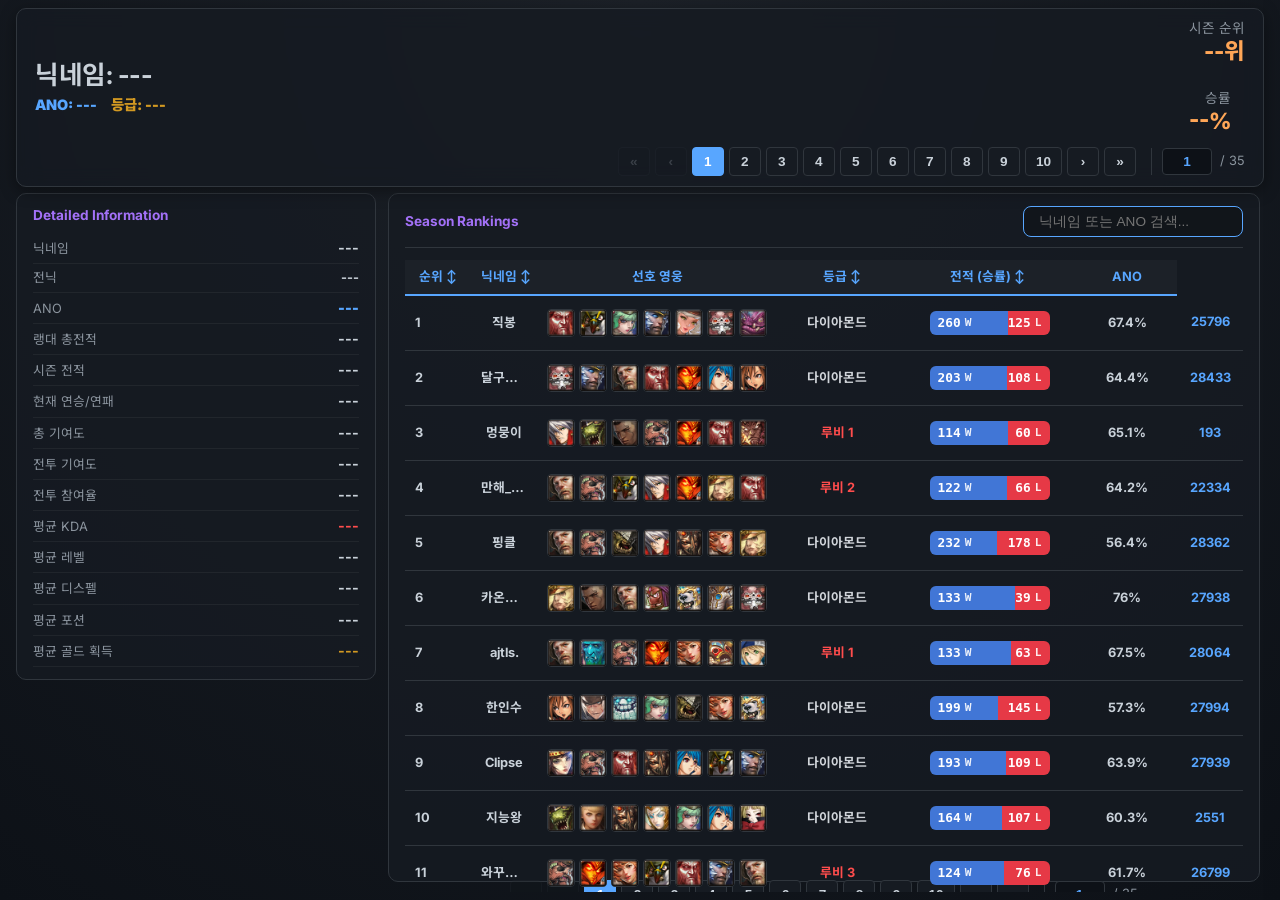
==== dashboard.html @ 9aa7bdf6 "Auto-update (Single Commit Optimization)" ====
<!DOCTYPE html>
<html lang="ko">

<head>
  <meta charset="UTF-8">
  <meta name="viewport" content="width=device-width, initial-scale=1.0">
  <title>카오스온라인 랭킹정보</title>
  <link rel="icon" href="favicon_red.ico" type="image/x-icon">
  <link rel="stylesheet" href="style.css?v=20260311_V123">
</head>

<body>
  <div class="container">
    <header>
      <div class="profile-card">
        <div class="user-info">
          <h1 id="user-nickname">닉네임: ---</h1>
          <div class="user-meta">
            <span class="ano-tag" id="user-ano">ANO: ---</span>
            <span class="grade-tag" id="user-grade">등급: ---</span>
          </div>
          <div class="hero-list" id="hero-list" style="margin-top: 15px; max-width: 600px;">
            <!-- Heroes injected by JS -->
          </div>
        </div>
        <div style="display: flex; flex-direction: column; align-items: flex-end; gap: 12px;">
          <div class="rank-badge" style="display: flex; align-items: baseline; gap: 25px;">
            <div style="text-align: right;">
              <span style="font-size: 0.85rem; color: #8b949e; display: block; margin-bottom: 2px;">시즌 순위</span>
              <span id="user-rank" style="font-size: 2.4rem; font-weight: 800; color: #ffa657;">--위</span>
            </div>
            <div style="text-align: right;">
              <span style="font-size: 0.85rem; color: #8b949e; display: block; margin-bottom: 2px;">승률</span>
              <span id="user-season-wr" style="font-size: 2.4rem; font-weight: 800; color: #ffa657;">--%</span>
            </div>
          </div>
          <!-- 상단 페이지네이션 (순위/승률 밑으로 이동) -->
          <div id="pagination-top" style="display: flex; gap: 5px; align-items: center;"></div>
        </div>
      </div>
    </header>

    <main class="dashboard-grid">
      <!-- Sidebar stats -->
      <aside class="left-panel">
        <div class="card">
          <h2 class="card-title">Detailed Information</h2>
          <div id="stats-container">
            <div class="stat-row"><span class="stat-label">닉네임</span><span class="stat-value" id="stat-nick">---</span>
            </div>
            <div class="stat-row"><span class="stat-label">전닉</span><span class="stat-value" id="stat-prev-nicks"
                style="font-size:0.8rem; color:var(--text-secondary); max-width:180px; overflow:hidden; text-overflow:ellipsis; white-space:nowrap;">---</span>
            </div>
            <div class="stat-row"><span class="stat-label">ANO</span><span class="stat-value" id="stat-ano-val"
                style="color: var(--accent-blue)">---</span></div>
            <div class="stat-row"><span class="stat-label">랭대 총전적</span><span class="stat-value"
                id="stat-total-rec">---</span></div>
            <div class="stat-row"><span class="stat-label">시즌 전적</span><span class="stat-value"
                id="stat-season-rec">---</span></div>
            <div class="stat-row"><span class="stat-label">현재 연승/연패</span><span class="stat-value"
                id="stat-consecutive">---</span></div>
            <div class="stat-row"><span class="stat-label">총 기여도</span><span class="stat-value"
                id="stat-total-cont">---</span></div>
            <div class="stat-row"><span class="stat-label">전투 기여도</span><span class="stat-value"
                id="stat-combat-cont">---</span></div>
            <div class="stat-row"><span class="stat-label">전투 참여율</span><span class="stat-value"
                id="stat-combat-rate">---</span></div>
            <div class="stat-row"><span class="stat-label">평균 KDA</span><span class="stat-value" id="stat-kda"
                style="color:#ff4d4d">---</span></div>
            <div class="stat-row"><span class="stat-label">평균 레벨</span><span class="stat-value"
                id="stat-avg-lv">---</span></div>
            <div class="stat-row"><span class="stat-label">평균 디스펠</span><span class="stat-value"
                id="stat-avg-dispell">---</span></div>
            <div class="stat-row"><span class="stat-label">평균 포션</span><span class="stat-value"
                id="stat-avg-potion">---</span></div>
            <div class="stat-row"><span class="stat-label">평균 골드 획득</span><span class="stat-value" id="stat-avg-gold"
                style="color:#D29922">---</span></div>
          </div>
        </div>
      </aside>

      <!-- Main ranking table -->
      <section class="right-panel">
        <div class="card" style="height: 100%; display: flex; flex-direction: column;">
          <div
            style="display: flex; justify-content: space-between; align-items: center; margin-bottom: 12px; border-bottom: 1px solid var(--border-color); padding-bottom: 10px;">
            <h2 class="card-title" style="margin-bottom: 0; min-width: 150px;">Season Rankings</h2>
            <div style="display: flex; align-items: center; gap: 15px; flex: 1; justify-content: flex-end;">
              <input type="text" id="search-input" placeholder="닉네임 또는 ANO 검색..." autocomplete="off"
                style="padding: 7px 15px; background: rgba(0,0,0,0.2); border: 1px solid var(--border-color); border-radius: 8px; color: white; font-size: 0.85rem; width: 220px; outline: none; border-color: var(--accent-blue);">
            </div>
          </div>
          <div class="rank-section-wrapper">
            <div id="table-container" class="table-container">
              <table class="ranking-table">
                <thead>
                  <tr>
                    <th data-sort="rank" style="cursor:pointer; user-select:none;">순위 ↕</th>
                    <th data-sort="nick" style="cursor:pointer; user-select:none;">닉네임 ↕</th>
                    <th class="hide-on-panel" style="width:240px; text-align:center;">선호 영웅</th>
                    <th class="hide-on-panel" data-sort="grade"
                      style="cursor:pointer; user-select:none; width:120px; padding-left:20px;">등급 ↕</th>
                    <th class="hide-on-panel" data-sort="wr" style="cursor:pointer; user-select:none; width:180px;">전적
                      (승률) ↕</th>
                    <th style="width:100px;">ANO</th>
                  </tr>
                </thead>
                <tbody id="ranking-body">
                  <!-- Rows injected by JS -->
                </tbody>
              </table>
            </div>

            <!-- 우측 슬라이딩 프로필 패널 -->
            <div id="sliding-profile" class="sliding-profile-panel">
              <div class="panel-content">
                <button class="close-panel-btn" onclick="closeProfilePanel()">✖ 닫기</button>

                <!-- PROFILE CARD -->
                <div class="sp-card">
                  <div class="sp-card-title">PROFILE</div>
                  <div class="sp-card-body">
                    <div style="display:flex; justify-content:space-between; align-items:flex-end; margin-bottom: 4px;">
                      <div style="display:flex; align-items:baseline; gap: 10px;">
                        <h2 id="sp-nick" style="font-size:1.6rem; font-weight:700; color:#fff; margin:0;">닉네임</h2>
                        <span id="sp-grade" style="font-weight:bold; font-size:1rem;">등급</span>
                      </div>
                      <div style="text-align: right;">
                        <span style="font-size:0.8rem; color:var(--text-dim); display:block;">시즌 순위</span>
                        <span id="sp-rank"
                          style="font-size:1.4rem; font-weight:800; color:#ffa657; line-height:1;">--위</span>
                      </div>
                    </div>
                    <div
                      style="display:flex; justify-content:space-between; align-items:center; background:var(--border-color); padding:4px 8px; border-radius:4px; margin-bottom:4px;">
                      <span id="sp-ano" style="color:var(--text-dim); font-size:0.85rem;">ANO ---</span>
                    </div>
                    <div id="sp-memo-container"
                      style="display:none; background:rgba(255,255,255,0.05); padding:6px 10px; border-radius:4px; margin-top:8px;">
                      <span id="sp-memo" style="color:#8b949e; font-size:0.9rem; font-weight:500;">---</span>
                    </div>
                  </div>
                </div>

                <!-- RECORDS CARD (flex 레이아웃 유지) -->
                <div class="sp-card">
                  <div class="sp-card-title">RECORDS</div>
                  <div class="sp-card-body" style="padding: 0; background: transparent; border: none;">
                    <div style="display:flex; gap: 8px;">
                      <!-- 전체 전적 -->
                      <div class="record-block">
                        <div class="record-title">전체 전적</div>
                        <div class="record-row">
                          <span class="record-label">전적</span>
                          <span class="record-val" id="sp-all-rec">0승 0패 0무</span>
                        </div>
                        <div class="record-swr" id="sp-all-swr">시즌 0%</div>
                        <div class="record-bar-bg">
                          <div class="record-bar-fill" id="sp-all-bar" style="width: 0%;"></div>
                        </div>
                        <div class="extra-record-rows" id="sp-all-extra">
                          <!-- JS injected -->
                        </div>
                      </div>

                      <!-- 랭킹 전적 -->
                      <div class="record-block">
                        <div class="record-title">랭킹 전적</div>
                        <div class="record-row">
                          <span class="record-label">전적</span>
                          <span class="record-val" id="sp-rk-rec">0승 0패 0무</span>
                        </div>
                        <div class="record-swr" id="sp-rk-swr">시즌 0%</div>
                        <div class="record-bar-bg">
                          <div class="record-bar-fill" id="sp-rk-bar" style="width: 0%;"></div>
                        </div>
                        <div class="extra-record-rows" id="sp-rk-extra">
                          <!-- JS injected -->
                        </div>
                      </div>
                    </div>
                  </div>
                </div>

                <!-- HEROES CARD -->
                <div class="sp-card">
                  <div class="sp-card-title" id="sp-hero-title">선호 영웅 (이번 시즌) (0개)</div>
                  <div class="sp-card-body" style="padding: 6px;">
                    <table class="sp-hero-table">
                      <thead>
                        <tr>
                          <th style="width: 30px; padding-left: 2px;">#</th>
                          <th style="text-align: left;">영웅</th>
                          <th style="width: 55px; text-align: left; cursor: pointer; white-space: nowrap;"
                            data-hero-sort="playCnt">판수 ↓</th>
                          <th style="width: 60px; text-align: left; cursor: pointer; white-space: nowrap;"
                            data-hero-sort="winningRate">승률 ↕</th>
                          <th style="width: 80px; text-align: left; cursor: pointer; white-space: nowrap;"
                            data-hero-sort="partyWinningRate">파티승률 ↕</th>
                        </tr>
                      </thead>
                      <tbody id="sp-hero-list">
                        <!-- JS injected -->
                      </tbody>
                    </table>
                  </div>
                </div>

              </div>
            </div>
          </div>
          <div id="pagination" style="display:flex; justify-content:center; gap:10px; margin-top:20px;">
            <!-- Pagination injected by JS -->
          </div>
          <div id="pagination-top" style="display:none;"></div>
        </div>
      </section>
    </main>
  </div>

  <script src="app_v38.js?v=20260310_PREMIUM_V2"></script>
</body>

</html>
---- style.css ----
@import url('https://fonts.googleapis.com/css2?family=Inter:wght@400;600;700;800;900&family=Noto+Sans+KR:wght@400;700&display=swap');

:root {
  --bg-color: #0D1117;
  --card-bg: rgba(22, 27, 34, 0.8);
  --border-color: #30363d;
  --text-main: #C9D1D9;
  --text-dim: #8B949E;
  --accent-blue: #58A6FF;
  --win-green: #238636;
  --loss-red: #da3633;
  --gold: #D29922;
  --purple: #A371F7;
  --glass: rgba(255, 255, 255, 0.03);
  --win-color: #238636;
  --loss-color: #da3633;
}

.win-text {
  color: var(--win-color) !important;
}

.loss-text {
  color: var(--loss-color) !important;
}

* {
  box-sizing: border-box;
  margin: 0;
  padding: 0;
}

html,
body {
  height: 100%;
  overflow: hidden;
  /* 바깥 스크롤 완전 제거 */
  background-color: var(--bg-color);
  color: var(--text-main);
  font-family: 'Inter', 'Noto Sans KR', sans-serif !important;
  line-height: 1.4;
  background: radial-gradient(circle at 50% 0%, #1c2128 0%, #0d1117 100%);
}

/* 전체 페이지를 뷰포트 높이에 맞게 flex column */
.container {
  max-width: 1400px;
  margin: 0 auto;
  padding: 8px 16px;
  height: 100vh;
  display: flex;
  flex-direction: column;
  gap: 6px;
}

/* 헤더 압축 */
header {
  flex-shrink: 0;
}

td {
  white-space: nowrap !important;
}

th {
  background: var(--card-bg);
  position: sticky;
  top: 0;
  z-index: 10;
  white-space: nowrap !important;
}

.profile-card {
  position: relative;
  background: var(--card-bg);
  backdrop-filter: blur(10px);
  border: 1px solid var(--border-color);
  border-radius: 10px;
  padding: 10px 18px;
  display: flex;
  justify-content: space-between;
  align-items: center;
  box-shadow: 0 4px 16px rgba(0, 0, 0, 0.4);
}

.user-info h1 {
  font-size: 1.6rem;
  font-weight: 700;
  margin-bottom: 2px;
  letter-spacing: -0.5px;
  white-space: nowrap !important;
  flex-shrink: 0;
}

.user-meta {
  display: flex;
  gap: 14px;
  font-family: 'Inter', 'Noto Sans KR', sans-serif;
  font-size: 0.9rem;
  white-space: nowrap !important;
}

.user-meta>span,
.user-meta>div {
  white-space: nowrap !important;
}

.ano-tag,
#user-ano,
#sp-ano,
#stat-ano-val {
  color: var(--accent-blue);
  font-weight: 900 !important;
}

.grade-tag,
#user-grade,
#sp-grade {
  color: var(--gold);
  font-weight: 900 !important;
}

.rank-badge {
  text-align: right;
  display: flex;
  flex-direction: column;
  align-items: flex-end;
  justify-content: center;
}

.rank-title {
  font-size: 0.75rem;
  color: var(--text-dim);
  text-transform: uppercase;
}

.rank-value {
  font-size: 2.4rem;
  font-weight: 800;
  color: #FF8C00;
  line-height: 1;
  text-shadow: 0 0 16px rgba(255, 140, 0, 0.3);
}

/* Desktop Header structure adjustment */
.user-info-top-row {
  display: flex;
  align-items: baseline;
  gap: 20px;
}

.header-stats {
  display: flex;
  gap: 15px;
  white-space: nowrap;
  align-items: baseline;
}

#user-rank,
#user-season-wr {
  font-size: 1.4rem !important;
  font-weight: 800 !important;
  color: #ffa657 !important;
  line-height: 1 !important;
}

.hero-tag {
  font-size: 0.8rem;
}



.loading-text {
  color: #8b949e;
  font-style: italic;
  animation: pulse 1.5s infinite;
}

@keyframes pulse {
  0% {
    opacity: 0.4;
  }

  50% {
    opacity: 1;
  }

  100% {
    opacity: 0.4;
  }
}


/* 페이징 공통 스타일 */
.pagination-area {
  display: flex;
  align-items: center;
  gap: 5px;
}

.pg-btn {
  background: #161B22;
  border: 1px solid #30363d;
  color: #C9D1D9;
  padding: 6px 10px;
  border-radius: 4px;
  cursor: pointer;
  font-size: 0.85rem;
  font-weight: 600;
  transition: all 0.2s;
  min-width: 32px;
  display: flex;
  align-items: center;
  justify-content: center;
}

.pg-btn:hover:not(:disabled) {
  background: #21262d;
  border-color: #8B949E;
  color: white;
}

.pg-btn.active {
  background: var(--accent-blue);
  border-color: var(--accent-blue);
  color: white;
}

.pg-btn:disabled {
  opacity: 0.2;
  cursor: not-allowed;
  pointer-events: none;
}

/* 상단 페이지네이션 고정 (V51->V52 헤더 통합) */
.hero-pagination-wrapper {
  display: flex !important;
  flex-direction: row !important;
  flex-wrap: nowrap !important;
  align-items: center !important;
  gap: 15px;
  margin-top: 5px;
  width: 100%;
}

.hero-list {
  display: inline-flex !important;
  flex-shrink: 0;
}

#pagination-top {
  display: inline-flex !important;
  align-items: center;
  gap: 10px;
  margin: 0;
  padding: 0;
  flex-shrink: 0;
}

.pg-input-wrapper {

  display: flex;
  align-items: center;
  gap: 8px;
  margin-left: 10px;
  padding-left: 10px;
  border-left: 1px solid var(--border-color);
}

.pg-input {
  width: 50px;
  padding: 5px;
  background: var(--bg-color);
  border: 1px solid var(--border-color);
  border-radius: 4px;
  color: var(--accent-blue);
  text-align: center;
  font-weight: bold;
  font-size: 0.85rem;
  outline: none;
}

.pg-input::-webkit-inner-spin-button,
.pg-input::-webkit-outer-spin-button {
  -webkit-appearance: none;
  margin: 0;
}

.total-pg-label {
  font-size: 0.8rem;
  color: var(--text-dim);
}

/* 대시보드 그리드 - 남은 높이를 모두 사용 */
.dashboard-grid {
  display: grid;
  grid-template-columns: 360px 1fr;
  width: 100%;
  gap: 12px;
  flex: 1;
  min-height: 0;
  overflow: hidden;
  align-items: stretch;
}

/* 왼쪽 패널: sticky + 내부 스크롤 */
.left-panel {
  height: 100%;
  overflow-y: auto;
  scrollbar-width: thin;
}

/* 오른쪽 패널: 내부 스크롤만 */
.right-panel {
  flex: 1;
  display: flex;
  flex-direction: column;
  overflow-y: auto;
  /* 패널 전체 스크롤 */
  padding-right: 4px;
  min-height: 0;
}

.right-panel::-webkit-scrollbar {
  width: 6px;
}

.right-panel::-webkit-scrollbar-track {
  background: var(--bg-color);
}

.right-panel::-webkit-scrollbar-thumb {
  background: var(--border-color);
  border-radius: 10px;
}

.right-panel::-webkit-scrollbar-thumb:hover {
  background: var(--text-dim);
}

/* 카드 */
.card {
  background: var(--card-bg);
  border: 1px solid var(--border-color);
  border-radius: 10px;
  padding: 12px 16px;
  flex-shrink: 0;
  margin-bottom: 10px;
}

/* 랭킹 테이블 하단 카드 - 본문 확장 */
.right-panel .card {
  flex: 1;
  display: flex;
  flex-direction: column;
  min-height: 0;
}

.card-title {
  font-size: 0.85rem;
  font-weight: 700;
  color: var(--purple);
  margin-bottom: 8px;
  display: flex;
  align-items: center;
  gap: 8px;
}

/* Stat 행 - 간격 확 줄임 */
.stat-row {
  display: flex;
  justify-content: space-between;
  align-items: baseline;
  padding: 5px 0;
  border-bottom: 1px solid rgba(255, 255, 255, 0.05);
}

.stat-label {
  color: var(--text-dim);
  font-size: 0.8rem;
  white-space: nowrap !important;
}

.stat-value {
  font-weight: 700;
  font-size: 0.9rem;
  font-family: 'Inter', 'Noto Sans KR', sans-serif;
  text-align: right;
  white-space: nowrap !important;
}

/* 랭킹 테이블 */
.ranking-table {
  width: 100%;
  border-collapse: collapse;
  table-layout: fixed; /* 컬럼 너비 강제 고정 */
}

.ranking-table thead th {
  text-align: center;
  padding: 8px 10px;
  color: var(--accent-blue);
  font-size: 0.8rem;
  position: sticky !important;
  top: 0 !important;
  background: #1c2128 !important;
  /* 다크 배경색으로 고정 */
  z-index: 100 !important;
  border-bottom: 2px solid var(--accent-blue) !important;
  white-space: nowrap !important;
  vertical-align: middle;
}

.table-container {
  overflow-x: auto !important;
  width: 100%;
}

.ranking-table td {
  padding: 12px 10px;
  border-bottom: 1px solid var(--border-color);
  font-size: 0.8rem !important;
  font-weight: 700 !important;
  /* Bold for all table data */
  white-space: nowrap !important;
}

.ranking-table tr:hover {
  background: rgba(255, 255, 255, 0.03);
  cursor: pointer;
}

.win-rate-pill {
  padding: 2px 8px;
  border-radius: 16px;
  font-weight: 700;
  font-size: 0.78rem;
}

/* 전적 셀 정렬: 승패 바형 디자인 */
.record-cell {
  display: flex;
  justify-content: flex-start;
  align-items: center;
  width: 100%;
  gap: 12px;
  padding-left: 5px;
}

.wl-bar-container {
  display: flex;
  width: 150px;
  height: 24px;
  background: #333;
  border-radius: 6px;
  overflow: hidden;
  font-family: 'Roboto Mono', monospace;
  font-size: 0.8rem;
  font-weight: 700;
  line-height: 24px;
  position: relative;
  box-shadow: inset 0 0 5px rgba(0, 0, 0, 0.5);
  flex-shrink: 0;
  /* 축소 방지 */
}

.wl-bar-win {
  background: #4176d6;
  /* 파란색 W */
  color: #fff;
  text-align: left;
  padding-left: 8px;
  white-space: nowrap;
  transition: width 0.3s ease;
  display: flex;
  align-items: center;
}

.wl-bar-loss {
  background: #e63946;
  /* 빨간색 L */
  color: #fff;
  text-align: right;
  padding-right: 8px;
  white-space: nowrap;
  transition: width 0.3s ease;
  display: flex;
  align-items: center;
  justify-content: flex-end;
  flex: 1;
}

.wl-label {
  margin-left: 4px;
  font-size: 0.7rem;
  opacity: 0.9;
}

.rc-pct-bar {
  font-family: 'Roboto Mono', monospace;
  font-size: 0.85rem;
  font-weight: 700;
  color: #C9D1D9;
  min-width: 55px;
  text-align: right;
}



/* 애니메이션 */
@keyframes fadeInDown {
  from {
    opacity: 0;
    transform: translateY(-10px);
  }

  to {
    opacity: 1;
    transform: translateY(0);
  }
}

/* 전역 스크롤바 */
::-webkit-scrollbar {
  width: 6px;
}

::-webkit-scrollbar-track {
  background: var(--bg-color);
}

::-webkit-scrollbar-thumb {
  background: var(--border-color);
  border-radius: 10px;
}

::-webkit-scrollbar-thumb:hover {
  background: var(--text-dim);
}

/* 랭킹 테이블용 선호 영웅 아이콘 */
.hero-icons-container {
  display: flex;
  gap: 4px;
  justify-content: center;
  align-items: center;
  min-height: 30px;
}

.hero-mini-icon {
  width: 28px;
  height: 28px;
  border-radius: 4px;
  border: 1px solid var(--border-color);
  background: #000;
  object-fit: cover;
  transition: transform 0.1s;
}

.hero-mini-icon:hover {
  transform: scale(1.2);
  z-index: 10;
  border-color: var(--accent-blue);
}

/* --- 슬라이딩 프로필 패널 --- */
.rank-section-wrapper {
  display: flex;
  width: 100%;
  flex: 1;
  min-height: 0;
  height: 100%;
  overflow: visible !important;
  /* sticky 헤더를 위해 필수 */
  position: relative;
  min-height: 600px; /* Detailed Information panel height approx */
}

.table-container {
  flex: 1;
  transition: all 0.3s ease;
  overflow: visible !important;
  /* sticky 기능을 위해 가시성 설정 */
  min-width: 0;
}

/* Panel Open State Layout Adjustments */
.dashboard-grid.panel-open {
  grid-template-columns: 360px 1fr;
  gap: 12px;
  align-items: stretch;
}

.dashboard-grid.panel-open .left-panel {
  display: block !important;
  /* Sidebar persists */
}

.table-container.panel-open .hide-on-panel {
  /* display: none !important; */
  /* Do not hide, just allow shrinking */
  opacity: 0.5;
}

.table-container.panel-open {
  flex: 1;
  min-width: 250px;
  /* Allow ranking table to shrink while open */
  padding-right: 0;
  min-height: 600px; /* Ensure height balance with left panel */
}


.table-container {
  flex: 1;
  overflow: visible;
  /* 내부 스크롤 제거 */
  min-height: 600px;
}

.sliding-profile-panel {
  position: fixed;
  top: 0;
  right: -560px;
  width: 535px;
  height: 100vh;
  overflow-y: auto;
  overflow-x: hidden;
  transition: right 0.35s cubic-bezier(0.16, 1, 0.3, 1);
  background: #1c2128;
  border-left: 1px solid var(--border-color);
  display: flex;
  flex-direction: column;
  scrollbar-width: thin;
  z-index: 500;
  box-shadow: -6px 0 24px rgba(0, 0, 0, 0.5);
}

.sliding-profile-panel.open {
  right: 0;
}

/* Statistics Grid inside Panel */
.sp-stats-grid {
  display: grid;
  grid-template-columns: auto 1fr; /* 좌측 콘텐츠 너비에 자동 맞춤 */
  grid-auto-flow: column; /* 세로로 먼저 채움 */
  grid-template-rows: repeat(6, auto); /* 6행 고정 (좌 6개, 우 6개) */
  gap: 6px; /* 모바일 대응: 간격 축소 */
  background: rgba(0, 0, 0, 0.2);
  padding: 8px; /* 모바일 대응: 패딩 축소 */
  border-radius: 8px;
  margin-bottom: 5px;
}

.sp-stat-item {
  display: flex;
  flex-direction: column;
  gap: 2px;
}

.sp-stat-label {
  font-size: 0.75rem;
  color: var(--text-dim);
}

.sp-stat-val {
  font-size: 0.9rem; /* 모바일 대응: 소폭 축소 */
  font-weight: 500;
  color: #fff;
}

.sp-win-rate {
  display: block;
  font-size: 0.8rem; /* 다른 폰트와 밸런스 조정 */
  color: #fff; /* 사용자 요청: 다시 선명한 흰색으로 */
  margin-top: 2px;
}

.sp-stats-card {
  display: none !important;
  /* Hide on desktop by default as per request */
}




.panel-content {
  padding: 12px;
  width: 100%;
  display: flex;
  flex-direction: column;
  gap: 0px;
  /* 섹션 간 공백 제거 */
}

.close-panel-btn {
  background: none;
  color: var(--text-dim);
  border: none;
  padding: 0;
  cursor: pointer;
  font-size: 0.85rem;
  font-weight: bold;
  transition: color 0.2s;
  display: flex;
  align-items: center;
  gap: 4px;
}

.close-panel-btn:hover {
  color: #F85149;
}

/* Hide mobile-only close button on desktop */
.mobile-close-btn {
  display: none;
}

/* Python V82 UI Style Cards */
.sp-card {
  display: flex;
  flex-direction: column;
  margin-bottom: 0px;
  /* 공백 완전 제거 */
}

.sp-card-title {
  background: #1c2128;
  border: 1px solid var(--border-color);
  border-bottom: none;
  font-family: 'Pretendard', 'Inter', sans-serif;
  font-size: 0.85rem;
  font-weight: 700;
  color: var(--accent-blue);
  padding: 6px 12px;
  border-top-left-radius: 6px;
  border-top-right-radius: 6px;
  display: flex;
  justify-content: space-between;
  align-items: center;
}

.record-container {
  display: flex;
  gap: 8px;
}

.sp-card-body {
  background: var(--card-bg);
  border: 1px solid var(--border-color);
  padding: 12px;
  border-bottom-left-radius: 6px;
  border-bottom-right-radius: 6px;
}

/* Records Block */
.record-block {
  flex: 1;
  background: #1c2128;
  border-radius: 6px;
  padding: 10px;
  box-sizing: border-box;
  min-width: 0;
  /* Important for flex shrink */
}

.record-title {
  font-size: 0.8rem;
  font-weight: 700;
  color: var(--accent-blue);
  margin-bottom: 6px;
}

.record-row {
  display: flex;
  justify-content: space-between;
  margin-bottom: 6px;
}

.record-label {
  font-size: 0.8rem;
  color: var(--text-dim);
  white-space: nowrap !important;
}

.record-val {
  font-size: 0.9rem;
  font-weight: 700;
  color: #fff;
  white-space: nowrap !important;
}

.record-swr {
  font-size: 1.1rem;
  font-weight: 700;
  margin-bottom: 6px;
  font-family: 'Roboto Mono', monospace;
}

.record-bar-bg {
  height: 6px;
  background: var(--border-color);
  border-radius: 3px;
  width: 200px;
  max-width: 100%;
  margin-bottom: 12px;
  overflow: hidden;
}

.record-bar-fill {
  height: 100%;
  border-radius: 3px;
  background: #238636;
}

.extra-row {
  display: flex;
  justify-content: space-between;
  padding: 2px 0;
}

.extra-label {
  font-size: 0.8rem;
  color: var(--text-dim);
  white-space: nowrap !important;
}

.extra-val {
  font-size: 0.85rem;
  font-weight: 700;
  white-space: nowrap !important;
}

/* Heroes Table inside Panel */
.sp-hero-table {
  width: 100%;
  border-collapse: collapse;
}

.sp-hero-table th {
  font-size: 0.8rem;
  color: var(--text-dim);
  padding: 6px 4px;
  border-bottom: 1px solid rgba(255, 255, 255, 0.05);
}

.sp-hero-table td {
  font-size: 0.85rem;
  padding: 6px 4px;
  border-bottom: 1px solid rgba(255, 255, 255, 0.05);
  color: #e0e0e0;
}

/* Desktop Columns 4,5 (Win Rate, Party Win Rate) (V116) */
.sp-hero-table th:nth-child(4),
.sp-hero-table td:nth-child(4),
.sp-hero-table th:nth-child(5),
.sp-hero-table td:nth-child(5) {
  text-align: center !important;
  padding-right: 0 !important;
  padding-left: 0 !important;
  width: 65px !important;
}

/* Desktop Column 3 (Play Count) shifted left for visual balance (V123) */
.sp-hero-table th:nth-child(3),
.sp-hero-table td:nth-child(3),
.sp-hero-table th[data-hero-sort="playCnt"] {
  text-align: center !important;
  padding-right: 8px !important;
  /* 사용자 피드백: 8px로 미세 조정 */
  padding-left: 0 !important;
  width: 73px !important;
  /* 65px + 8px */
}

.sp-hero-col-rank {
  color: var(--gold);
  font-family: 'Roboto Mono', monospace;
  font-weight: bold;
}

.sp-hero-col-play {
  color: #a0a0c0;
}

.sp-percent-val {
  font-family: 'Roboto Mono', monospace;
  font-weight: 700;
}

/* 검색창 실시간 삭제 버튼 포함 컨테이너 */
.search-container-v2 {
  position: relative;
  width: 100%;
  margin-bottom: 12px;
}

.search-input-v2 {
  width: 100%;
  padding: 10px 35px 10px 15px;
  background: var(--card-bg);
  border: 1px solid var(--accent-blue);
  border-radius: 8px;
  color: white;
  font-size: 0.9rem;
  outline: none;
  box-sizing: border-box;
  transition: all 0.2s;
}

.search-input-v2:focus {
  border-color: var(--purple);
  background: rgba(0, 0, 0, 0.3);
  box-shadow: 0 0 8px rgba(163, 113, 247, 0.3);
}

.search-clear-btn {
  position: absolute;
  right: 12px;
  top: 50%;
  transform: translateY(-50%);
  cursor: pointer;
  color: #8b949e;
  font-size: 1.2rem;
  font-weight: bold;
  user-select: none;
  display: none;
  /* 기본 숨김 */
  line-height: 1;
}

.search-clear-btn:hover {
  color: #f85149;
}

/* =========================================
   Mobile Responsive Adjustments
========================================= */
@media (max-width: 900px) {

  html,
  body {
    overflow-y: auto;
    /* Allow vertical scrolling on mobile */
  }

  .container {
    height: auto;
    min-height: 100vh;
  }

  /* Stack grid vertically */
  .dashboard-grid {
    grid-template-columns: 1fr;
    height: auto;
  }

  /* Left panel full width */
  .left-panel {
    width: 100%;
    min-height: auto;
    position: static;
  }

  /* Hide original detailed info card once statistics are moved to the panel */
  .left-panel .card {
    display: none !important;
  }

  /* Remove gap between search and top pagination */
  .search-container-v2 {
    margin-bottom: 0 !important;
  }

  #pagination,
  #pagination-top {
    justify-content: center !important;
    padding-top: 5px !important;
    padding-bottom: 5px !important;
    margin-top: 0 !important;
    width: 100% !important;
    gap: 5px !important;
  }

  .pg-input-wrapper {
    display: none !important;
  }



  /* Right panel ranking table */
  .right-panel {
    width: 100%;
  }

  .rank-scroll-area {
    min-height: 500px;
    display: flex;
    flex-direction: column;
    /* Give it some height for mobile */
  }

  /* Global Scale Adjustment for Mobile as requested (0.8x feel) */
  :root {
    --mobile-font-scale: 0.85;
  }

  body {
    font-size: calc(1rem * var(--mobile-font-scale)) !important;
  }

  .container {
    padding: 10px !important;
  }

  /* Header user info optimization */
  .profile-card {
    flex-direction: column !important;
    /* Stack rows vertically */
    align-items: stretch !important;
    padding: 12px !important;
    gap: 8px !important;
  }

  /* Row 1: Nickname and Rank/WR */
  .profile-card>.user-info {
    display: flex !important;
    flex-direction: column !important;
    width: 100% !important;
  }

  /* We need a better way to align Nickname and Stats in one row. 
     Let's adjust the structure conceptually or use Flexbox magic. */
  .user-info-top-row {
    display: flex;
    justify-content: space-between;
    align-items: baseline;
    width: 100%;
    margin-bottom: 5px;
  }

  .profile-card h1 {
    font-size: 1.2rem !important;
    margin: 0 !important;
    flex: 1;
    min-width: 0;
    white-space: nowrap !important;
    overflow: hidden;
    text-overflow: ellipsis;
  }

  .header-stats {
    position: static !important;
    display: flex !important;
    flex-direction: row !important;
    align-items: baseline !important;
    gap: 8px !important;
    margin-left: 10px !important;
    flex-shrink: 0 !important;
  }

  #user-rank,
  #user-season-wr {
    font-size: 1.4rem !important;
    font-weight: 800 !important;
    color: #ffa657 !important;
    line-height: 1 !important;
  }

  /* Row 2: ANO and Grade */
  .user-meta {
    font-size: 0.8rem !important;
    gap: 10px !important;
    margin-bottom: 5px !important;
    justify-content: center !important;
  }

  .hero-pagination-wrapper {
    display: flex !important;
    flex-wrap: wrap !important;
    align-items: center !important;
    justify-content: center !important;
    gap: 15px !important;
    margin-top: 5px !important;
  }

  .hero-list {
    margin-top: 0 !important;
    justify-content: center !important;
  }

  .hero-mini-icon {
    width: 30px !important;
    /* Scaled down from 34px */
    height: 30px !important;
  }

  /* Profile Panel (Sliding Panel) - FULL BOTTOM MODAL SHEET for Mobile */
  .sliding-profile-panel {
    position: fixed !important;
    top: auto !important;
    bottom: 0 !important;
    left: 0 !important;
    right: 0 !important;
    width: 100vw !important;
    max-width: 100vw !important;
    height: 85vh !important;
    border-radius: 20px 20px 0 0 !important;
    transform: translateY(100%) !important;
    box-shadow: 0 -10px 30px rgba(0, 0, 0, 0.6) !important;
    z-index: 1000 !important;
    overflow-y: auto !important;
    overflow-x: hidden !important;
    background: var(--bg-color) !important;
    transition: transform 0.4s cubic-bezier(0.25, 1, 0.5, 1) !important;
    padding: 10px 14px 0px 14px !important;
    /* Bottom padding set to 0 to align close button perfectly - V104 */
    box-sizing: border-box !important;
    display: flex !important;
    flex-direction: column !important;
    font-size: 0.82rem !important;
    /* Reset desktop right-slide */
    right: 0 !important;
    border-left: none !important;
  }

  .sliding-profile-panel.open {
    transform: translateY(0) !important;
    right: 0 !important;
  }

  /* Mobile Bottom Close Button (V103) */
  .mobile-close-btn {
    display: block !important;
    width: 100% !important;
    padding: 10px !important;
    /* Reduced vertical padding (approx 3/4) - V104 */
    margin-top: 0px !important;
    /* Removed top margin to close the gap - V106 */
    width: calc(100% + 28px) !important;
    /* Offset panel padding (14px * 2) */
    margin-left: -14px !important;
    background: rgba(255, 255, 255, 0.1) !important;
    border: none !important;
    border-top: 1px solid rgba(255, 255, 255, 0.2) !important;
    border-radius: 0 !important;
    /* Squared corners for bottom edge look */
    color: #fff !important;
    font-size: 1rem !important;
    font-weight: bold !important;
    cursor: pointer !important;
    text-align: center !important;
    transition: background 0.2s !important;
  }

  .mobile-close-btn:active {
    background: rgba(255, 255, 255, 0.2) !important;
  }

  .sliding-profile {
    /* Reset any old style — now uses .sliding-profile-panel */
    all: unset;
  }

  .sliding-profile-panel .sp-card {
    margin-bottom: 12px !important;
  }

  /* 마지막 카드의 마진을 제거하여 닫기 버튼과 완벽히 밀착 (V106) */
  .sliding-profile-panel .sp-card:last-of-type {
    margin-bottom: 0 !important;
  }


  /* Mobile optimized grid */
  .sliding-profile-panel .sp-stats-grid {
    grid-template-columns: repeat(2, 1fr) !important;
    gap: 8px !important;
    padding: 10px !important;
  }

  .sp-stats-card {
    display: flex !important;
    /* Show only on mobile panel */
    flex-direction: column !important;
  }

  .sp-stat-val {
    font-size: 0.85rem !important;
  }


  .sliding-profile-panel .sp-card-body {
    padding: 8px !important;
  }

  /* Stack Record Blocks Vertically */
  .record-container {
    flex-direction: column !important;
    gap: 8px !important;
  }

  .record-block {
    padding: 8px !important;
    min-width: 0 !important;
  }

  .record-swr {
    font-size: 0.95rem !important;
    margin-bottom: 4px !important;
  }

  .stat-row,
  .extra-row,
  .record-row {
    padding: 3px 0 !important;
  }

  .stat-label,
  .record-label,
  .extra-label {
    font-size: 0.7rem !important;
    white-space: nowrap !important;
  }

  .sliding-profile-panel .sp-stats-grid {
    grid-template-columns: repeat(2, 1fr) !important;
    gap: 8px !important;
    padding: 8px !important;
  }

  .sp-stat-val {
    font-size: 0.85rem !important;
  }

  .record-val,
  .extra-val {
    font-size: 0.8rem !important;
  }

  /* Table Rank column specific gold bold */
  .sp-hero-col-rank {
    color: var(--gold) !important;
    font-weight: bold !important;
  }



  .table-container {
    overflow-x: auto !important;
  }

  /* Table within Profile Panel */
  .sp-hero-table-container {
    overflow-x: auto !important;
  }

  /* Mobile Profile Panel Table Alignment V42 */
  .sp-hero-table th,
  .sp-hero-table td {
    text-align: center !important;
    font-size: 0.75rem !important;
    padding: 6px 2px !important;
    white-space: nowrap !important;
    line-height: 1.2;
  }

  /* Name column remains left-aligned */
  .sp-hero-table th:nth-child(2),
  .sp-hero-table td:nth-child(2) {
    text-align: left !important;
    padding-left: 4px !important;
  }

  /* Column 3 (Play Count) - Unified and Center Aligned (V115) */
  .sp-hero-table th:nth-child(3),
  .sp-hero-table td:nth-child(3),
  .sp-hero-table th[data-hero-sort="playCnt"] {
    width: 70px !important;
    /* 승률 컬럼과 비슷한 너비 할당 */
    padding: 6px 0 !important;
    /* 여백을 0으로 만들어 중앙 정렬이 완벽하게 되도록 유도 */
    text-align: center !important;
    /* 사용자 요청: 중앙 정렬 */
  }

  /* Column 4 (Win Rate) - Uniform width for symmetry */
  .sp-hero-table th:nth-child(4),
  .sp-hero-table td:nth-child(4) {
    width: 65px !important;
    padding: 6px 0 !important;
    text-align: center !important;
  }

  /* Column 5 (Party Win Rate) - Uniform width for symmetry */
  .sp-hero-table th:nth-child(5),
  .sp-hero-table td:nth-child(5) {
    width: 65px !important;
    padding: 6px 0 !important;
    text-align: center !important;
  }

  #sp-hero-list td {
    padding: 5px 2px !important;
    font-size: 0.75rem !important;
  }

  /* Ranking Table - Ultra Compact on Mobile (sticking columns) */
  .ranking-table thead th {
    padding: 6px 1px !important;
    font-size: 0.72rem !important;
    /* Increased from 0.65rem (1.1x) - V101 */
    white-space: nowrap !important;
  }

  .ranking-table td {
    padding: 8px 1px !important;
    font-size: 0.72rem !important;
    /* Increased from 0.65rem (1.1x) - V101 */
  }

  /* Column 1 (Rank) */
  .ranking-table td:nth-child(1),
  .ranking-table th:nth-child(1) {
    padding-right: 0px !important;
    width: 35px !important;
    /* Fixed width */
  }

  /* Column 2 (Nickname) */
  .ranking-table td:nth-child(2),
  .ranking-table th:nth-child(2) {
    padding-left: 2px !important;
    padding-right: 0px !important; /* 우측 여백 제거 */
    width: 60px !important; /* 더 축소 */
    max-width: 60px !important;
    text-align: left !important;
  }

  /* Column 4 (Grade) - Note: 3 is hidden */
  .ranking-table td:nth-child(4),
  .ranking-table th:nth-child(4) {
    padding-left: 0px !important; /* 좌측 여백 제거 (닉네임과 붙이기) */
    padding-right: 2px !important;
    width: 45px !important; /* 텍스트 뭉침을 고려한 너비 */
  }

  /* Column 5 (Win/Loss) */
  .ranking-table td:nth-child(5),
  .ranking-table th:nth-child(5) {
    padding-left: 0px !important;
    padding-right: 2px !important;
    width: 80px !important; /* 바 너비 축소에 맞춰 열 너비 조정 */
  }

  .wl-bar-container {
    width: 65px !important; /* 바 너비 극단적 축소 (75px -> 65px) */
    height: 18px !important;
    line-height: 18px !important;
    font-size: 0.72rem !important;
  }

  .wl-bar-win,
  .wl-bar-loss {
    padding: 0 2px !important;
  }

  /* Column 6 (WinRate %) */
  .ranking-table td:nth-child(6),
  .ranking-table th:nth-child(6) {
    width: 45px !important;
  }

  /* Table container horizontal scrolling - prevent it if possible */
  .table-container {
    overflow-x: hidden !important;
    /* Try to hide scroll */
    -webkit-overflow-scrolling: touch !important;
  }

  /* Hide specific columns on mobile for better fit - HIGH PRIORITY */
  .hide-on-mobile {
    display: none !important;
  }
}
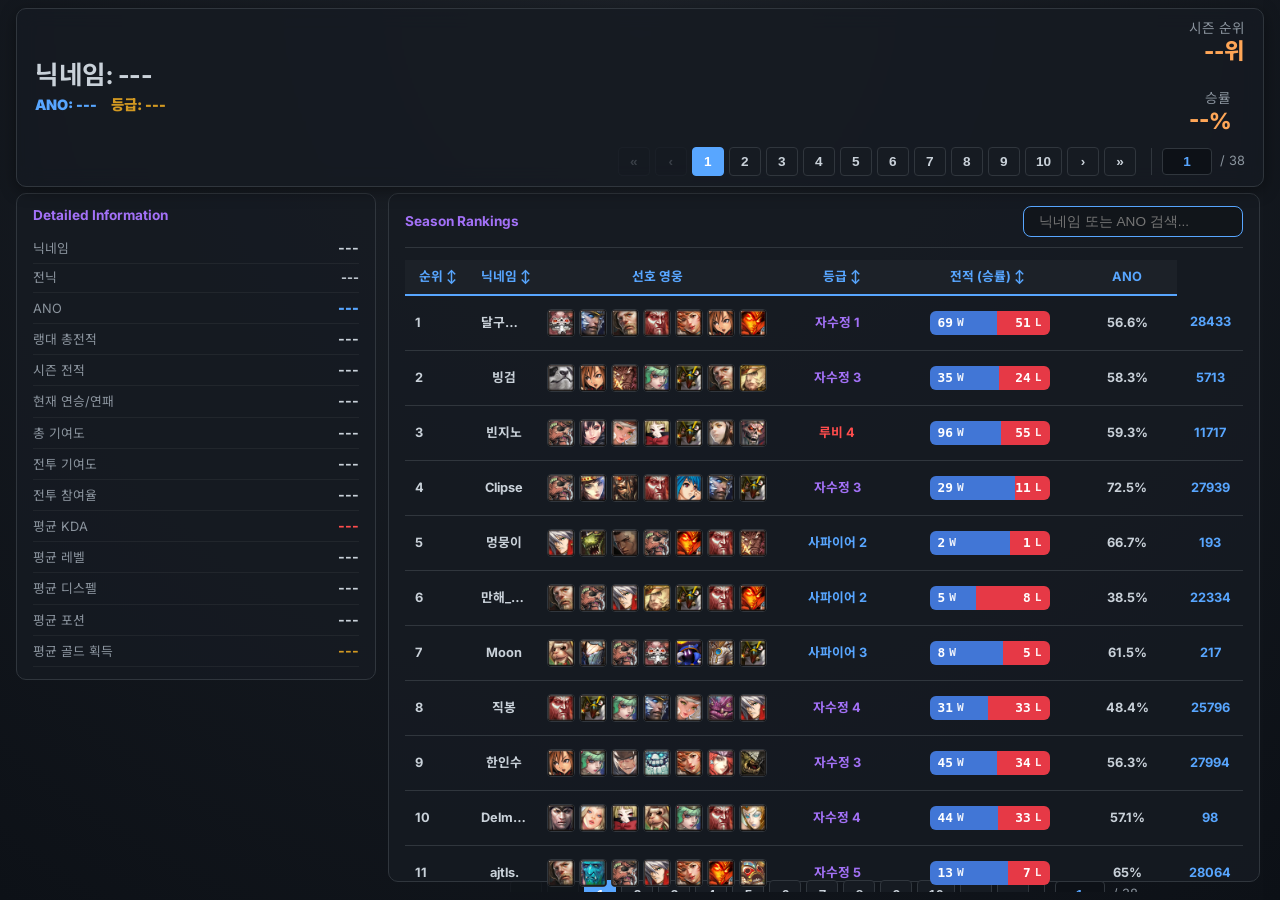
==== commit 28505666: "Auto-update from Viewer (Single Commit Optimization)" ====
--- a/dashboard.html
+++ b/dashboard.html
@@ -1,224 +1,224 @@
-<!DOCTYPE html>
-<html lang="ko">
-
-<head>
-  <meta charset="UTF-8">
-  <meta name="viewport" content="width=device-width, initial-scale=1.0">
-  <title>카오스온라인 랭킹정보</title>
-  <link rel="icon" href="favicon_red.ico" type="image/x-icon">
-  <link rel="stylesheet" href="style.css?v=20260311_V123">
-</head>
-
-<body>
-  <div class="container">
-    <header>
-      <div class="profile-card">
-        <div class="user-info">
-          <h1 id="user-nickname">닉네임: ---</h1>
-          <div class="user-meta">
-            <span class="ano-tag" id="user-ano">ANO: ---</span>
-            <span class="grade-tag" id="user-grade">등급: ---</span>
-          </div>
-          <div class="hero-list" id="hero-list" style="margin-top: 15px; max-width: 600px;">
-            <!-- Heroes injected by JS -->
-          </div>
-        </div>
-        <div style="display: flex; flex-direction: column; align-items: flex-end; gap: 12px;">
-          <div class="rank-badge" style="display: flex; align-items: baseline; gap: 25px;">
-            <div style="text-align: right;">
-              <span style="font-size: 0.85rem; color: #8b949e; display: block; margin-bottom: 2px;">시즌 순위</span>
-              <span id="user-rank" style="font-size: 2.4rem; font-weight: 800; color: #ffa657;">--위</span>
-            </div>
-            <div style="text-align: right;">
-              <span style="font-size: 0.85rem; color: #8b949e; display: block; margin-bottom: 2px;">승률</span>
-              <span id="user-season-wr" style="font-size: 2.4rem; font-weight: 800; color: #ffa657;">--%</span>
-            </div>
-          </div>
-          <!-- 상단 페이지네이션 (순위/승률 밑으로 이동) -->
-          <div id="pagination-top" style="display: flex; gap: 5px; align-items: center;"></div>
-        </div>
-      </div>
-    </header>
-
-    <main class="dashboard-grid">
-      <!-- Sidebar stats -->
-      <aside class="left-panel">
-        <div class="card">
-          <h2 class="card-title">Detailed Information</h2>
-          <div id="stats-container">
-            <div class="stat-row"><span class="stat-label">닉네임</span><span class="stat-value" id="stat-nick">---</span>
-            </div>
-            <div class="stat-row"><span class="stat-label">전닉</span><span class="stat-value" id="stat-prev-nicks"
-                style="font-size:0.8rem; color:var(--text-secondary); max-width:180px; overflow:hidden; text-overflow:ellipsis; white-space:nowrap;">---</span>
-            </div>
-            <div class="stat-row"><span class="stat-label">ANO</span><span class="stat-value" id="stat-ano-val"
-                style="color: var(--accent-blue)">---</span></div>
-            <div class="stat-row"><span class="stat-label">랭대 총전적</span><span class="stat-value"
-                id="stat-total-rec">---</span></div>
-            <div class="stat-row"><span class="stat-label">시즌 전적</span><span class="stat-value"
-                id="stat-season-rec">---</span></div>
-            <div class="stat-row"><span class="stat-label">현재 연승/연패</span><span class="stat-value"
-                id="stat-consecutive">---</span></div>
-            <div class="stat-row"><span class="stat-label">총 기여도</span><span class="stat-value"
-                id="stat-total-cont">---</span></div>
-            <div class="stat-row"><span class="stat-label">전투 기여도</span><span class="stat-value"
-                id="stat-combat-cont">---</span></div>
-            <div class="stat-row"><span class="stat-label">전투 참여율</span><span class="stat-value"
-                id="stat-combat-rate">---</span></div>
-            <div class="stat-row"><span class="stat-label">평균 KDA</span><span class="stat-value" id="stat-kda"
-                style="color:#ff4d4d">---</span></div>
-            <div class="stat-row"><span class="stat-label">평균 레벨</span><span class="stat-value"
-                id="stat-avg-lv">---</span></div>
-            <div class="stat-row"><span class="stat-label">평균 디스펠</span><span class="stat-value"
-                id="stat-avg-dispell">---</span></div>
-            <div class="stat-row"><span class="stat-label">평균 포션</span><span class="stat-value"
-                id="stat-avg-potion">---</span></div>
-            <div class="stat-row"><span class="stat-label">평균 골드 획득</span><span class="stat-value" id="stat-avg-gold"
-                style="color:#D29922">---</span></div>
-          </div>
-        </div>
-      </aside>
-
-      <!-- Main ranking table -->
-      <section class="right-panel">
-        <div class="card" style="height: 100%; display: flex; flex-direction: column;">
-          <div
-            style="display: flex; justify-content: space-between; align-items: center; margin-bottom: 12px; border-bottom: 1px solid var(--border-color); padding-bottom: 10px;">
-            <h2 class="card-title" style="margin-bottom: 0; min-width: 150px;">Season Rankings</h2>
-            <div style="display: flex; align-items: center; gap: 15px; flex: 1; justify-content: flex-end;">
-              <input type="text" id="search-input" placeholder="닉네임 또는 ANO 검색..." autocomplete="off"
-                style="padding: 7px 15px; background: rgba(0,0,0,0.2); border: 1px solid var(--border-color); border-radius: 8px; color: white; font-size: 0.85rem; width: 220px; outline: none; border-color: var(--accent-blue);">
-            </div>
-          </div>
-          <div class="rank-section-wrapper">
-            <div id="table-container" class="table-container">
-              <table class="ranking-table">
-                <thead>
-                  <tr>
-                    <th data-sort="rank" style="cursor:pointer; user-select:none;">순위 ↕</th>
-                    <th data-sort="nick" style="cursor:pointer; user-select:none;">닉네임 ↕</th>
-                    <th class="hide-on-panel" style="width:240px; text-align:center;">선호 영웅</th>
-                    <th class="hide-on-panel" data-sort="grade"
-                      style="cursor:pointer; user-select:none; width:120px; padding-left:20px;">등급 ↕</th>
-                    <th class="hide-on-panel" data-sort="wr" style="cursor:pointer; user-select:none; width:180px;">전적
-                      (승률) ↕</th>
-                    <th style="width:100px;">ANO</th>
-                  </tr>
-                </thead>
-                <tbody id="ranking-body">
-                  <!-- Rows injected by JS -->
-                </tbody>
-              </table>
-            </div>
-
-            <!-- 우측 슬라이딩 프로필 패널 -->
-            <div id="sliding-profile" class="sliding-profile-panel">
-              <div class="panel-content">
-                <button class="close-panel-btn" onclick="closeProfilePanel()">✖ 닫기</button>
-
-                <!-- PROFILE CARD -->
-                <div class="sp-card">
-                  <div class="sp-card-title">PROFILE</div>
-                  <div class="sp-card-body">
-                    <div style="display:flex; justify-content:space-between; align-items:flex-end; margin-bottom: 4px;">
-                      <div style="display:flex; align-items:baseline; gap: 10px;">
-                        <h2 id="sp-nick" style="font-size:1.6rem; font-weight:700; color:#fff; margin:0;">닉네임</h2>
-                        <span id="sp-grade" style="font-weight:bold; font-size:1rem;">등급</span>
-                      </div>
-                      <div style="text-align: right;">
-                        <span style="font-size:0.8rem; color:var(--text-dim); display:block;">시즌 순위</span>
-                        <span id="sp-rank"
-                          style="font-size:1.4rem; font-weight:800; color:#ffa657; line-height:1;">--위</span>
-                      </div>
-                    </div>
-                    <div
-                      style="display:flex; justify-content:space-between; align-items:center; background:var(--border-color); padding:4px 8px; border-radius:4px; margin-bottom:4px;">
-                      <span id="sp-ano" style="color:var(--text-dim); font-size:0.85rem;">ANO ---</span>
-                    </div>
-                    <div id="sp-memo-container"
-                      style="display:none; background:rgba(255,255,255,0.05); padding:6px 10px; border-radius:4px; margin-top:8px;">
-                      <span id="sp-memo" style="color:#8b949e; font-size:0.9rem; font-weight:500;">---</span>
-                    </div>
-                  </div>
-                </div>
-
-                <!-- RECORDS CARD (flex 레이아웃 유지) -->
-                <div class="sp-card">
-                  <div class="sp-card-title">RECORDS</div>
-                  <div class="sp-card-body" style="padding: 0; background: transparent; border: none;">
-                    <div style="display:flex; gap: 8px;">
-                      <!-- 전체 전적 -->
-                      <div class="record-block">
-                        <div class="record-title">전체 전적</div>
-                        <div class="record-row">
-                          <span class="record-label">전적</span>
-                          <span class="record-val" id="sp-all-rec">0승 0패 0무</span>
-                        </div>
-                        <div class="record-swr" id="sp-all-swr">시즌 0%</div>
-                        <div class="record-bar-bg">
-                          <div class="record-bar-fill" id="sp-all-bar" style="width: 0%;"></div>
-                        </div>
-                        <div class="extra-record-rows" id="sp-all-extra">
-                          <!-- JS injected -->
-                        </div>
-                      </div>
-
-                      <!-- 랭킹 전적 -->
-                      <div class="record-block">
-                        <div class="record-title">랭킹 전적</div>
-                        <div class="record-row">
-                          <span class="record-label">전적</span>
-                          <span class="record-val" id="sp-rk-rec">0승 0패 0무</span>
-                        </div>
-                        <div class="record-swr" id="sp-rk-swr">시즌 0%</div>
-                        <div class="record-bar-bg">
-                          <div class="record-bar-fill" id="sp-rk-bar" style="width: 0%;"></div>
-                        </div>
-                        <div class="extra-record-rows" id="sp-rk-extra">
-                          <!-- JS injected -->
-                        </div>
-                      </div>
-                    </div>
-                  </div>
-                </div>
-
-                <!-- HEROES CARD -->
-                <div class="sp-card">
-                  <div class="sp-card-title" id="sp-hero-title">선호 영웅 (이번 시즌) (0개)</div>
-                  <div class="sp-card-body" style="padding: 6px;">
-                    <table class="sp-hero-table">
-                      <thead>
-                        <tr>
-                          <th style="width: 30px; padding-left: 2px;">#</th>
-                          <th style="text-align: left;">영웅</th>
-                          <th style="width: 55px; text-align: left; cursor: pointer; white-space: nowrap;"
-                            data-hero-sort="playCnt">판수 ↓</th>
-                          <th style="width: 60px; text-align: left; cursor: pointer; white-space: nowrap;"
-                            data-hero-sort="winningRate">승률 ↕</th>
-                          <th style="width: 80px; text-align: left; cursor: pointer; white-space: nowrap;"
-                            data-hero-sort="partyWinningRate">파티승률 ↕</th>
-                        </tr>
-                      </thead>
-                      <tbody id="sp-hero-list">
-                        <!-- JS injected -->
-                      </tbody>
-                    </table>
-                  </div>
-                </div>
-
-              </div>
-            </div>
-          </div>
-          <div id="pagination" style="display:flex; justify-content:center; gap:10px; margin-top:20px;">
-            <!-- Pagination injected by JS -->
-          </div>
-          <div id="pagination-top" style="display:none;"></div>
-        </div>
-      </section>
-    </main>
-  </div>
-
-  <script src="app_v38.js?v=20260310_PREMIUM_V2"></script>
-</body>
-
+<!DOCTYPE html>
+<html lang="ko">
+
+<head>
+  <meta charset="UTF-8">
+  <meta name="viewport" content="width=device-width, initial-scale=1.0">
+  <title>카오스온라인 랭킹정보</title>
+  <link rel="icon" href="favicon_red.ico" type="image/x-icon">
+  <link rel="stylesheet" href="style.css?v=20260311_V123">
+</head>
+
+<body>
+  <div class="container">
+    <header>
+      <div class="profile-card">
+        <div class="user-info">
+          <h1 id="user-nickname">닉네임: ---</h1>
+          <div class="user-meta">
+            <span class="ano-tag" id="user-ano">ANO: ---</span>
+            <span class="grade-tag" id="user-grade">등급: ---</span>
+          </div>
+          <div class="hero-list" id="hero-list" style="margin-top: 15px; max-width: 600px;">
+            <!-- Heroes injected by JS -->
+          </div>
+        </div>
+        <div style="display: flex; flex-direction: column; align-items: flex-end; gap: 12px;">
+          <div class="rank-badge" style="display: flex; align-items: baseline; gap: 25px;">
+            <div style="text-align: right;">
+              <span style="font-size: 0.85rem; color: #8b949e; display: block; margin-bottom: 2px;">시즌 순위</span>
+              <span id="user-rank" style="font-size: 2.4rem; font-weight: 800; color: #ffa657;">--위</span>
+            </div>
+            <div style="text-align: right;">
+              <span style="font-size: 0.85rem; color: #8b949e; display: block; margin-bottom: 2px;">승률</span>
+              <span id="user-season-wr" style="font-size: 2.4rem; font-weight: 800; color: #ffa657;">--%</span>
+            </div>
+          </div>
+          <!-- 상단 페이지네이션 (순위/승률 밑으로 이동) -->
+          <div id="pagination-top" style="display: flex; gap: 5px; align-items: center;"></div>
+        </div>
+      </div>
+    </header>
+
+    <main class="dashboard-grid">
+      <!-- Sidebar stats -->
+      <aside class="left-panel">
+        <div class="card">
+          <h2 class="card-title">Detailed Information</h2>
+          <div id="stats-container">
+            <div class="stat-row"><span class="stat-label">닉네임</span><span class="stat-value" id="stat-nick">---</span>
+            </div>
+            <div class="stat-row"><span class="stat-label">전닉</span><span class="stat-value" id="stat-prev-nicks"
+                style="font-size:0.8rem; color:var(--text-secondary); max-width:180px; overflow:hidden; text-overflow:ellipsis; white-space:nowrap;">---</span>
+            </div>
+            <div class="stat-row"><span class="stat-label">ANO</span><span class="stat-value" id="stat-ano-val"
+                style="color: var(--accent-blue)">---</span></div>
+            <div class="stat-row"><span class="stat-label">랭대 총전적</span><span class="stat-value"
+                id="stat-total-rec">---</span></div>
+            <div class="stat-row"><span class="stat-label">시즌 전적</span><span class="stat-value"
+                id="stat-season-rec">---</span></div>
+            <div class="stat-row"><span class="stat-label">현재 연승/연패</span><span class="stat-value"
+                id="stat-consecutive">---</span></div>
+            <div class="stat-row"><span class="stat-label">총 기여도</span><span class="stat-value"
+                id="stat-total-cont">---</span></div>
+            <div class="stat-row"><span class="stat-label">전투 기여도</span><span class="stat-value"
+                id="stat-combat-cont">---</span></div>
+            <div class="stat-row"><span class="stat-label">전투 참여율</span><span class="stat-value"
+                id="stat-combat-rate">---</span></div>
+            <div class="stat-row"><span class="stat-label">평균 KDA</span><span class="stat-value" id="stat-kda"
+                style="color:#ff4d4d">---</span></div>
+            <div class="stat-row"><span class="stat-label">평균 레벨</span><span class="stat-value"
+                id="stat-avg-lv">---</span></div>
+            <div class="stat-row"><span class="stat-label">평균 디스펠</span><span class="stat-value"
+                id="stat-avg-dispell">---</span></div>
+            <div class="stat-row"><span class="stat-label">평균 포션</span><span class="stat-value"
+                id="stat-avg-potion">---</span></div>
+            <div class="stat-row"><span class="stat-label">평균 골드 획득</span><span class="stat-value" id="stat-avg-gold"
+                style="color:#D29922">---</span></div>
+          </div>
+        </div>
+      </aside>
+
+      <!-- Main ranking table -->
+      <section class="right-panel">
+        <div class="card" style="height: 100%; display: flex; flex-direction: column;">
+          <div
+            style="display: flex; justify-content: space-between; align-items: center; margin-bottom: 12px; border-bottom: 1px solid var(--border-color); padding-bottom: 10px;">
+            <h2 class="card-title" style="margin-bottom: 0; min-width: 150px;">Season Rankings</h2>
+            <div style="display: flex; align-items: center; gap: 15px; flex: 1; justify-content: flex-end;">
+              <input type="text" id="search-input" placeholder="닉네임 또는 ANO 검색..." autocomplete="off"
+                style="padding: 7px 15px; background: rgba(0,0,0,0.2); border: 1px solid var(--border-color); border-radius: 8px; color: white; font-size: 0.85rem; width: 220px; outline: none; border-color: var(--accent-blue);">
+            </div>
+          </div>
+          <div class="rank-section-wrapper">
+            <div id="table-container" class="table-container">
+              <table class="ranking-table">
+                <thead>
+                  <tr>
+                    <th data-sort="rank" style="cursor:pointer; user-select:none;">순위 ↕</th>
+                    <th data-sort="nick" style="cursor:pointer; user-select:none;">닉네임 ↕</th>
+                    <th class="hide-on-panel" style="width:240px; text-align:center;">선호 영웅</th>
+                    <th class="hide-on-panel" data-sort="grade"
+                      style="cursor:pointer; user-select:none; width:120px; padding-left:20px;">등급 ↕</th>
+                    <th class="hide-on-panel" data-sort="wr" style="cursor:pointer; user-select:none; width:180px;">전적
+                      (승률) ↕</th>
+                    <th style="width:100px;">ANO</th>
+                  </tr>
+                </thead>
+                <tbody id="ranking-body">
+                  <!-- Rows injected by JS -->
+                </tbody>
+              </table>
+            </div>
+
+            <!-- 우측 슬라이딩 프로필 패널 -->
+            <div id="sliding-profile" class="sliding-profile-panel">
+              <div class="panel-content">
+                <button class="close-panel-btn" onclick="closeProfilePanel()">✖ 닫기</button>
+
+                <!-- PROFILE CARD -->
+                <div class="sp-card">
+                  <div class="sp-card-title">PROFILE</div>
+                  <div class="sp-card-body">
+                    <div style="display:flex; justify-content:space-between; align-items:flex-end; margin-bottom: 4px;">
+                      <div style="display:flex; align-items:baseline; gap: 10px;">
+                        <h2 id="sp-nick" style="font-size:1.6rem; font-weight:700; color:#fff; margin:0;">닉네임</h2>
+                        <span id="sp-grade" style="font-weight:bold; font-size:1rem;">등급</span>
+                      </div>
+                      <div style="text-align: right;">
+                        <span style="font-size:0.8rem; color:var(--text-dim); display:block;">시즌 순위</span>
+                        <span id="sp-rank"
+                          style="font-size:1.4rem; font-weight:800; color:#ffa657; line-height:1;">--위</span>
+                      </div>
+                    </div>
+                    <div
+                      style="display:flex; justify-content:space-between; align-items:center; background:var(--border-color); padding:4px 8px; border-radius:4px; margin-bottom:4px;">
+                      <span id="sp-ano" style="color:var(--text-dim); font-size:0.85rem;">ANO ---</span>
+                    </div>
+                    <div id="sp-memo-container"
+                      style="display:none; background:rgba(255,255,255,0.05); padding:6px 10px; border-radius:4px; margin-top:8px;">
+                      <span id="sp-memo" style="color:#8b949e; font-size:0.9rem; font-weight:500;">---</span>
+                    </div>
+                  </div>
+                </div>
+
+                <!-- RECORDS CARD (flex 레이아웃 유지) -->
+                <div class="sp-card">
+                  <div class="sp-card-title">RECORDS</div>
+                  <div class="sp-card-body" style="padding: 0; background: transparent; border: none;">
+                    <div style="display:flex; gap: 8px;">
+                      <!-- 전체 전적 -->
+                      <div class="record-block">
+                        <div class="record-title">전체 전적</div>
+                        <div class="record-row">
+                          <span class="record-label">전적</span>
+                          <span class="record-val" id="sp-all-rec">0승 0패 0무</span>
+                        </div>
+                        <div class="record-swr" id="sp-all-swr">시즌 0%</div>
+                        <div class="record-bar-bg">
+                          <div class="record-bar-fill" id="sp-all-bar" style="width: 0%;"></div>
+                        </div>
+                        <div class="extra-record-rows" id="sp-all-extra">
+                          <!-- JS injected -->
+                        </div>
+                      </div>
+
+                      <!-- 랭킹 전적 -->
+                      <div class="record-block">
+                        <div class="record-title">랭킹 전적</div>
+                        <div class="record-row">
+                          <span class="record-label">전적</span>
+                          <span class="record-val" id="sp-rk-rec">0승 0패 0무</span>
+                        </div>
+                        <div class="record-swr" id="sp-rk-swr">시즌 0%</div>
+                        <div class="record-bar-bg">
+                          <div class="record-bar-fill" id="sp-rk-bar" style="width: 0%;"></div>
+                        </div>
+                        <div class="extra-record-rows" id="sp-rk-extra">
+                          <!-- JS injected -->
+                        </div>
+                      </div>
+                    </div>
+                  </div>
+                </div>
+
+                <!-- HEROES CARD -->
+                <div class="sp-card">
+                  <div class="sp-card-title" id="sp-hero-title">선호 영웅 (이번 시즌) (0개)</div>
+                  <div class="sp-card-body" style="padding: 6px;">
+                    <table class="sp-hero-table">
+                      <thead>
+                        <tr>
+                          <th style="width: 30px; padding-left: 2px;">#</th>
+                          <th style="text-align: left;">영웅</th>
+                          <th style="width: 55px; text-align: left; cursor: pointer; white-space: nowrap;"
+                            data-hero-sort="playCnt">판수 ↓</th>
+                          <th style="width: 60px; text-align: left; cursor: pointer; white-space: nowrap;"
+                            data-hero-sort="winningRate">승률 ↕</th>
+                          <th style="width: 80px; text-align: left; cursor: pointer; white-space: nowrap;"
+                            data-hero-sort="partyWinningRate">파티승률 ↕</th>
+                        </tr>
+                      </thead>
+                      <tbody id="sp-hero-list">
+                        <!-- JS injected -->
+                      </tbody>
+                    </table>
+                  </div>
+                </div>
+
+              </div>
+            </div>
+          </div>
+          <div id="pagination" style="display:flex; justify-content:center; gap:10px; margin-top:20px;">
+            <!-- Pagination injected by JS -->
+          </div>
+          <div id="pagination-top" style="display:none;"></div>
+        </div>
+      </section>
+    </main>
+  </div>
+
+  <script src="app_v38.js?v=20260310_PREMIUM_V2"></script>
+</body>
+
 </html>
--- a/style.css
+++ b/style.css
@@ -1,1387 +1,1387 @@
-@import url('https://fonts.googleapis.com/css2?family=Inter:wght@400;600;700;800;900&family=Noto+Sans+KR:wght@400;700&display=swap');
-
-:root {
-  --bg-color: #0D1117;
-  --card-bg: rgba(22, 27, 34, 0.8);
-  --border-color: #30363d;
-  --text-main: #C9D1D9;
-  --text-dim: #8B949E;
-  --accent-blue: #58A6FF;
-  --win-green: #238636;
-  --loss-red: #da3633;
-  --gold: #D29922;
-  --purple: #A371F7;
-  --glass: rgba(255, 255, 255, 0.03);
-  --win-color: #238636;
-  --loss-color: #da3633;
-}
-
-.win-text {
-  color: var(--win-color) !important;
-}
-
-.loss-text {
-  color: var(--loss-color) !important;
-}
-
-* {
-  box-sizing: border-box;
-  margin: 0;
-  padding: 0;
-}
-
-html,
-body {
-  height: 100%;
-  overflow: hidden;
-  /* 바깥 스크롤 완전 제거 */
-  background-color: var(--bg-color);
-  color: var(--text-main);
-  font-family: 'Inter', 'Noto Sans KR', sans-serif !important;
-  line-height: 1.4;
-  background: radial-gradient(circle at 50% 0%, #1c2128 0%, #0d1117 100%);
-}
-
-/* 전체 페이지를 뷰포트 높이에 맞게 flex column */
-.container {
-  max-width: 1400px;
-  margin: 0 auto;
-  padding: 8px 16px;
-  height: 100vh;
-  display: flex;
-  flex-direction: column;
-  gap: 6px;
-}
-
-/* 헤더 압축 */
-header {
-  flex-shrink: 0;
-}
-
-td {
-  white-space: nowrap !important;
-}
-
-th {
-  background: var(--card-bg);
-  position: sticky;
-  top: 0;
-  z-index: 10;
-  white-space: nowrap !important;
-}
-
-.profile-card {
-  position: relative;
-  background: var(--card-bg);
-  backdrop-filter: blur(10px);
-  border: 1px solid var(--border-color);
-  border-radius: 10px;
-  padding: 10px 18px;
-  display: flex;
-  justify-content: space-between;
-  align-items: center;
-  box-shadow: 0 4px 16px rgba(0, 0, 0, 0.4);
-}
-
-.user-info h1 {
-  font-size: 1.6rem;
-  font-weight: 700;
-  margin-bottom: 2px;
-  letter-spacing: -0.5px;
-  white-space: nowrap !important;
-  flex-shrink: 0;
-}
-
-.user-meta {
-  display: flex;
-  gap: 14px;
-  font-family: 'Inter', 'Noto Sans KR', sans-serif;
-  font-size: 0.9rem;
-  white-space: nowrap !important;
-}
-
-.user-meta>span,
-.user-meta>div {
-  white-space: nowrap !important;
-}
-
-.ano-tag,
-#user-ano,
-#sp-ano,
-#stat-ano-val {
-  color: var(--accent-blue);
-  font-weight: 900 !important;
-}
-
-.grade-tag,
-#user-grade,
-#sp-grade {
-  color: var(--gold);
-  font-weight: 900 !important;
-}
-
-.rank-badge {
-  text-align: right;
-  display: flex;
-  flex-direction: column;
-  align-items: flex-end;
-  justify-content: center;
-}
-
-.rank-title {
-  font-size: 0.75rem;
-  color: var(--text-dim);
-  text-transform: uppercase;
-}
-
-.rank-value {
-  font-size: 2.4rem;
-  font-weight: 800;
-  color: #FF8C00;
-  line-height: 1;
-  text-shadow: 0 0 16px rgba(255, 140, 0, 0.3);
-}
-
-/* Desktop Header structure adjustment */
-.user-info-top-row {
-  display: flex;
-  align-items: baseline;
-  gap: 20px;
-}
-
-.header-stats {
-  display: flex;
-  gap: 15px;
-  white-space: nowrap;
-  align-items: baseline;
-}
-
-#user-rank,
-#user-season-wr {
-  font-size: 1.4rem !important;
-  font-weight: 800 !important;
-  color: #ffa657 !important;
-  line-height: 1 !important;
-}
-
-.hero-tag {
-  font-size: 0.8rem;
-}
-
-
-
-.loading-text {
-  color: #8b949e;
-  font-style: italic;
-  animation: pulse 1.5s infinite;
-}
-
-@keyframes pulse {
-  0% {
-    opacity: 0.4;
-  }
-
-  50% {
-    opacity: 1;
-  }
-
-  100% {
-    opacity: 0.4;
-  }
-}
-
-
-/* 페이징 공통 스타일 */
-.pagination-area {
-  display: flex;
-  align-items: center;
-  gap: 5px;
-}
-
-.pg-btn {
-  background: #161B22;
-  border: 1px solid #30363d;
-  color: #C9D1D9;
-  padding: 6px 10px;
-  border-radius: 4px;
-  cursor: pointer;
-  font-size: 0.85rem;
-  font-weight: 600;
-  transition: all 0.2s;
-  min-width: 32px;
-  display: flex;
-  align-items: center;
-  justify-content: center;
-}
-
-.pg-btn:hover:not(:disabled) {
-  background: #21262d;
-  border-color: #8B949E;
-  color: white;
-}
-
-.pg-btn.active {
-  background: var(--accent-blue);
-  border-color: var(--accent-blue);
-  color: white;
-}
-
-.pg-btn:disabled {
-  opacity: 0.2;
-  cursor: not-allowed;
-  pointer-events: none;
-}
-
-/* 상단 페이지네이션 고정 (V51->V52 헤더 통합) */
-.hero-pagination-wrapper {
-  display: flex !important;
-  flex-direction: row !important;
-  flex-wrap: nowrap !important;
-  align-items: center !important;
-  gap: 15px;
-  margin-top: 5px;
-  width: 100%;
-}
-
-.hero-list {
-  display: inline-flex !important;
-  flex-shrink: 0;
-}
-
-#pagination-top {
-  display: inline-flex !important;
-  align-items: center;
-  gap: 10px;
-  margin: 0;
-  padding: 0;
-  flex-shrink: 0;
-}
-
-.pg-input-wrapper {
-
-  display: flex;
-  align-items: center;
-  gap: 8px;
-  margin-left: 10px;
-  padding-left: 10px;
-  border-left: 1px solid var(--border-color);
-}
-
-.pg-input {
-  width: 50px;
-  padding: 5px;
-  background: var(--bg-color);
-  border: 1px solid var(--border-color);
-  border-radius: 4px;
-  color: var(--accent-blue);
-  text-align: center;
-  font-weight: bold;
-  font-size: 0.85rem;
-  outline: none;
-}
-
-.pg-input::-webkit-inner-spin-button,
-.pg-input::-webkit-outer-spin-button {
-  -webkit-appearance: none;
-  margin: 0;
-}
-
-.total-pg-label {
-  font-size: 0.8rem;
-  color: var(--text-dim);
-}
-
-/* 대시보드 그리드 - 남은 높이를 모두 사용 */
-.dashboard-grid {
-  display: grid;
-  grid-template-columns: 360px 1fr;
-  width: 100%;
-  gap: 12px;
-  flex: 1;
-  min-height: 0;
-  overflow: hidden;
-  align-items: stretch;
-}
-
-/* 왼쪽 패널: sticky + 내부 스크롤 */
-.left-panel {
-  height: 100%;
-  overflow-y: auto;
-  scrollbar-width: thin;
-}
-
-/* 오른쪽 패널: 내부 스크롤만 */
-.right-panel {
-  flex: 1;
-  display: flex;
-  flex-direction: column;
-  overflow-y: auto;
-  /* 패널 전체 스크롤 */
-  padding-right: 4px;
-  min-height: 0;
-}
-
-.right-panel::-webkit-scrollbar {
-  width: 6px;
-}
-
-.right-panel::-webkit-scrollbar-track {
-  background: var(--bg-color);
-}
-
-.right-panel::-webkit-scrollbar-thumb {
-  background: var(--border-color);
-  border-radius: 10px;
-}
-
-.right-panel::-webkit-scrollbar-thumb:hover {
-  background: var(--text-dim);
-}
-
-/* 카드 */
-.card {
-  background: var(--card-bg);
-  border: 1px solid var(--border-color);
-  border-radius: 10px;
-  padding: 12px 16px;
-  flex-shrink: 0;
-  margin-bottom: 10px;
-}
-
-/* 랭킹 테이블 하단 카드 - 본문 확장 */
-.right-panel .card {
-  flex: 1;
-  display: flex;
-  flex-direction: column;
-  min-height: 0;
-}
-
-.card-title {
-  font-size: 0.85rem;
-  font-weight: 700;
-  color: var(--purple);
-  margin-bottom: 8px;
-  display: flex;
-  align-items: center;
-  gap: 8px;
-}
-
-/* Stat 행 - 간격 확 줄임 */
-.stat-row {
-  display: flex;
-  justify-content: space-between;
-  align-items: baseline;
-  padding: 5px 0;
-  border-bottom: 1px solid rgba(255, 255, 255, 0.05);
-}
-
-.stat-label {
-  color: var(--text-dim);
-  font-size: 0.8rem;
-  white-space: nowrap !important;
-}
-
-.stat-value {
-  font-weight: 700;
-  font-size: 0.9rem;
-  font-family: 'Inter', 'Noto Sans KR', sans-serif;
-  text-align: right;
-  white-space: nowrap !important;
-}
-
-/* 랭킹 테이블 */
-.ranking-table {
-  width: 100%;
-  border-collapse: collapse;
-  table-layout: fixed; /* 컬럼 너비 강제 고정 */
-}
-
-.ranking-table thead th {
-  text-align: center;
-  padding: 8px 10px;
-  color: var(--accent-blue);
-  font-size: 0.8rem;
-  position: sticky !important;
-  top: 0 !important;
-  background: #1c2128 !important;
-  /* 다크 배경색으로 고정 */
-  z-index: 100 !important;
-  border-bottom: 2px solid var(--accent-blue) !important;
-  white-space: nowrap !important;
-  vertical-align: middle;
-}
-
-.table-container {
-  overflow-x: auto !important;
-  width: 100%;
-}
-
-.ranking-table td {
-  padding: 12px 10px;
-  border-bottom: 1px solid var(--border-color);
-  font-size: 0.8rem !important;
-  font-weight: 700 !important;
-  /* Bold for all table data */
-  white-space: nowrap !important;
-}
-
-.ranking-table tr:hover {
-  background: rgba(255, 255, 255, 0.03);
-  cursor: pointer;
-}
-
-.win-rate-pill {
-  padding: 2px 8px;
-  border-radius: 16px;
-  font-weight: 700;
-  font-size: 0.78rem;
-}
-
-/* 전적 셀 정렬: 승패 바형 디자인 */
-.record-cell {
-  display: flex;
-  justify-content: flex-start;
-  align-items: center;
-  width: 100%;
-  gap: 12px;
-  padding-left: 5px;
-}
-
-.wl-bar-container {
-  display: flex;
-  width: 150px;
-  height: 24px;
-  background: #333;
-  border-radius: 6px;
-  overflow: hidden;
-  font-family: 'Roboto Mono', monospace;
-  font-size: 0.8rem;
-  font-weight: 700;
-  line-height: 24px;
-  position: relative;
-  box-shadow: inset 0 0 5px rgba(0, 0, 0, 0.5);
-  flex-shrink: 0;
-  /* 축소 방지 */
-}
-
-.wl-bar-win {
-  background: #4176d6;
-  /* 파란색 W */
-  color: #fff;
-  text-align: left;
-  padding-left: 8px;
-  white-space: nowrap;
-  transition: width 0.3s ease;
-  display: flex;
-  align-items: center;
-}
-
-.wl-bar-loss {
-  background: #e63946;
-  /* 빨간색 L */
-  color: #fff;
-  text-align: right;
-  padding-right: 8px;
-  white-space: nowrap;
-  transition: width 0.3s ease;
-  display: flex;
-  align-items: center;
-  justify-content: flex-end;
-  flex: 1;
-}
-
-.wl-label {
-  margin-left: 4px;
-  font-size: 0.7rem;
-  opacity: 0.9;
-}
-
-.rc-pct-bar {
-  font-family: 'Roboto Mono', monospace;
-  font-size: 0.85rem;
-  font-weight: 700;
-  color: #C9D1D9;
-  min-width: 55px;
-  text-align: right;
-}
-
-
-
-/* 애니메이션 */
-@keyframes fadeInDown {
-  from {
-    opacity: 0;
-    transform: translateY(-10px);
-  }
-
-  to {
-    opacity: 1;
-    transform: translateY(0);
-  }
-}
-
-/* 전역 스크롤바 */
-::-webkit-scrollbar {
-  width: 6px;
-}
-
-::-webkit-scrollbar-track {
-  background: var(--bg-color);
-}
-
-::-webkit-scrollbar-thumb {
-  background: var(--border-color);
-  border-radius: 10px;
-}
-
-::-webkit-scrollbar-thumb:hover {
-  background: var(--text-dim);
-}
-
-/* 랭킹 테이블용 선호 영웅 아이콘 */
-.hero-icons-container {
-  display: flex;
-  gap: 4px;
-  justify-content: center;
-  align-items: center;
-  min-height: 30px;
-}
-
-.hero-mini-icon {
-  width: 28px;
-  height: 28px;
-  border-radius: 4px;
-  border: 1px solid var(--border-color);
-  background: #000;
-  object-fit: cover;
-  transition: transform 0.1s;
-}
-
-.hero-mini-icon:hover {
-  transform: scale(1.2);
-  z-index: 10;
-  border-color: var(--accent-blue);
-}
-
-/* --- 슬라이딩 프로필 패널 --- */
-.rank-section-wrapper {
-  display: flex;
-  width: 100%;
-  flex: 1;
-  min-height: 0;
-  height: 100%;
-  overflow: visible !important;
-  /* sticky 헤더를 위해 필수 */
-  position: relative;
-  min-height: 600px; /* Detailed Information panel height approx */
-}
-
-.table-container {
-  flex: 1;
-  transition: all 0.3s ease;
-  overflow: visible !important;
-  /* sticky 기능을 위해 가시성 설정 */
-  min-width: 0;
-}
-
-/* Panel Open State Layout Adjustments */
-.dashboard-grid.panel-open {
-  grid-template-columns: 360px 1fr;
-  gap: 12px;
-  align-items: stretch;
-}
-
-.dashboard-grid.panel-open .left-panel {
-  display: block !important;
-  /* Sidebar persists */
-}
-
-.table-container.panel-open .hide-on-panel {
-  /* display: none !important; */
-  /* Do not hide, just allow shrinking */
-  opacity: 0.5;
-}
-
-.table-container.panel-open {
-  flex: 1;
-  min-width: 250px;
-  /* Allow ranking table to shrink while open */
-  padding-right: 0;
-  min-height: 600px; /* Ensure height balance with left panel */
-}
-
-
-.table-container {
-  flex: 1;
-  overflow: visible;
-  /* 내부 스크롤 제거 */
-  min-height: 600px;
-}
-
-.sliding-profile-panel {
-  position: fixed;
-  top: 0;
-  right: -560px;
-  width: 535px;
-  height: 100vh;
-  overflow-y: auto;
-  overflow-x: hidden;
-  transition: right 0.35s cubic-bezier(0.16, 1, 0.3, 1);
-  background: #1c2128;
-  border-left: 1px solid var(--border-color);
-  display: flex;
-  flex-direction: column;
-  scrollbar-width: thin;
-  z-index: 500;
-  box-shadow: -6px 0 24px rgba(0, 0, 0, 0.5);
-}
-
-.sliding-profile-panel.open {
-  right: 0;
-}
-
-/* Statistics Grid inside Panel */
-.sp-stats-grid {
-  display: grid;
-  grid-template-columns: auto 1fr; /* 좌측 콘텐츠 너비에 자동 맞춤 */
-  grid-auto-flow: column; /* 세로로 먼저 채움 */
-  grid-template-rows: repeat(6, auto); /* 6행 고정 (좌 6개, 우 6개) */
-  gap: 6px; /* 모바일 대응: 간격 축소 */
-  background: rgba(0, 0, 0, 0.2);
-  padding: 8px; /* 모바일 대응: 패딩 축소 */
-  border-radius: 8px;
-  margin-bottom: 5px;
-}
-
-.sp-stat-item {
-  display: flex;
-  flex-direction: column;
-  gap: 2px;
-}
-
-.sp-stat-label {
-  font-size: 0.75rem;
-  color: var(--text-dim);
-}
-
-.sp-stat-val {
-  font-size: 0.9rem; /* 모바일 대응: 소폭 축소 */
-  font-weight: 500;
-  color: #fff;
-}
-
-.sp-win-rate {
-  display: block;
-  font-size: 0.8rem; /* 다른 폰트와 밸런스 조정 */
-  color: #fff; /* 사용자 요청: 다시 선명한 흰색으로 */
-  margin-top: 2px;
-}
-
-.sp-stats-card {
-  display: none !important;
-  /* Hide on desktop by default as per request */
-}
-
-
-
-
-.panel-content {
-  padding: 12px;
-  width: 100%;
-  display: flex;
-  flex-direction: column;
-  gap: 0px;
-  /* 섹션 간 공백 제거 */
-}
-
-.close-panel-btn {
-  background: none;
-  color: var(--text-dim);
-  border: none;
-  padding: 0;
-  cursor: pointer;
-  font-size: 0.85rem;
-  font-weight: bold;
-  transition: color 0.2s;
-  display: flex;
-  align-items: center;
-  gap: 4px;
-}
-
-.close-panel-btn:hover {
-  color: #F85149;
-}
-
-/* Hide mobile-only close button on desktop */
-.mobile-close-btn {
-  display: none;
-}
-
-/* Python V82 UI Style Cards */
-.sp-card {
-  display: flex;
-  flex-direction: column;
-  margin-bottom: 0px;
-  /* 공백 완전 제거 */
-}
-
-.sp-card-title {
-  background: #1c2128;
-  border: 1px solid var(--border-color);
-  border-bottom: none;
-  font-family: 'Pretendard', 'Inter', sans-serif;
-  font-size: 0.85rem;
-  font-weight: 700;
-  color: var(--accent-blue);
-  padding: 6px 12px;
-  border-top-left-radius: 6px;
-  border-top-right-radius: 6px;
-  display: flex;
-  justify-content: space-between;
-  align-items: center;
-}
-
-.record-container {
-  display: flex;
-  gap: 8px;
-}
-
-.sp-card-body {
-  background: var(--card-bg);
-  border: 1px solid var(--border-color);
-  padding: 12px;
-  border-bottom-left-radius: 6px;
-  border-bottom-right-radius: 6px;
-}
-
-/* Records Block */
-.record-block {
-  flex: 1;
-  background: #1c2128;
-  border-radius: 6px;
-  padding: 10px;
-  box-sizing: border-box;
-  min-width: 0;
-  /* Important for flex shrink */
-}
-
-.record-title {
-  font-size: 0.8rem;
-  font-weight: 700;
-  color: var(--accent-blue);
-  margin-bottom: 6px;
-}
-
-.record-row {
-  display: flex;
-  justify-content: space-between;
-  margin-bottom: 6px;
-}
-
-.record-label {
-  font-size: 0.8rem;
-  color: var(--text-dim);
-  white-space: nowrap !important;
-}
-
-.record-val {
-  font-size: 0.9rem;
-  font-weight: 700;
-  color: #fff;
-  white-space: nowrap !important;
-}
-
-.record-swr {
-  font-size: 1.1rem;
-  font-weight: 700;
-  margin-bottom: 6px;
-  font-family: 'Roboto Mono', monospace;
-}
-
-.record-bar-bg {
-  height: 6px;
-  background: var(--border-color);
-  border-radius: 3px;
-  width: 200px;
-  max-width: 100%;
-  margin-bottom: 12px;
-  overflow: hidden;
-}
-
-.record-bar-fill {
-  height: 100%;
-  border-radius: 3px;
-  background: #238636;
-}
-
-.extra-row {
-  display: flex;
-  justify-content: space-between;
-  padding: 2px 0;
-}
-
-.extra-label {
-  font-size: 0.8rem;
-  color: var(--text-dim);
-  white-space: nowrap !important;
-}
-
-.extra-val {
-  font-size: 0.85rem;
-  font-weight: 700;
-  white-space: nowrap !important;
-}
-
-/* Heroes Table inside Panel */
-.sp-hero-table {
-  width: 100%;
-  border-collapse: collapse;
-}
-
-.sp-hero-table th {
-  font-size: 0.8rem;
-  color: var(--text-dim);
-  padding: 6px 4px;
-  border-bottom: 1px solid rgba(255, 255, 255, 0.05);
-}
-
-.sp-hero-table td {
-  font-size: 0.85rem;
-  padding: 6px 4px;
-  border-bottom: 1px solid rgba(255, 255, 255, 0.05);
-  color: #e0e0e0;
-}
-
-/* Desktop Columns 4,5 (Win Rate, Party Win Rate) (V116) */
-.sp-hero-table th:nth-child(4),
-.sp-hero-table td:nth-child(4),
-.sp-hero-table th:nth-child(5),
-.sp-hero-table td:nth-child(5) {
-  text-align: center !important;
-  padding-right: 0 !important;
-  padding-left: 0 !important;
-  width: 65px !important;
-}
-
-/* Desktop Column 3 (Play Count) shifted left for visual balance (V123) */
-.sp-hero-table th:nth-child(3),
-.sp-hero-table td:nth-child(3),
-.sp-hero-table th[data-hero-sort="playCnt"] {
-  text-align: center !important;
-  padding-right: 8px !important;
-  /* 사용자 피드백: 8px로 미세 조정 */
-  padding-left: 0 !important;
-  width: 73px !important;
-  /* 65px + 8px */
-}
-
-.sp-hero-col-rank {
-  color: var(--gold);
-  font-family: 'Roboto Mono', monospace;
-  font-weight: bold;
-}
-
-.sp-hero-col-play {
-  color: #a0a0c0;
-}
-
-.sp-percent-val {
-  font-family: 'Roboto Mono', monospace;
-  font-weight: 700;
-}
-
-/* 검색창 실시간 삭제 버튼 포함 컨테이너 */
-.search-container-v2 {
-  position: relative;
-  width: 100%;
-  margin-bottom: 12px;
-}
-
-.search-input-v2 {
-  width: 100%;
-  padding: 10px 35px 10px 15px;
-  background: var(--card-bg);
-  border: 1px solid var(--accent-blue);
-  border-radius: 8px;
-  color: white;
-  font-size: 0.9rem;
-  outline: none;
-  box-sizing: border-box;
-  transition: all 0.2s;
-}
-
-.search-input-v2:focus {
-  border-color: var(--purple);
-  background: rgba(0, 0, 0, 0.3);
-  box-shadow: 0 0 8px rgba(163, 113, 247, 0.3);
-}
-
-.search-clear-btn {
-  position: absolute;
-  right: 12px;
-  top: 50%;
-  transform: translateY(-50%);
-  cursor: pointer;
-  color: #8b949e;
-  font-size: 1.2rem;
-  font-weight: bold;
-  user-select: none;
-  display: none;
-  /* 기본 숨김 */
-  line-height: 1;
-}
-
-.search-clear-btn:hover {
-  color: #f85149;
-}
-
-/* =========================================
-   Mobile Responsive Adjustments
-========================================= */
-@media (max-width: 900px) {
-
-  html,
-  body {
-    overflow-y: auto;
-    /* Allow vertical scrolling on mobile */
-  }
-
-  .container {
-    height: auto;
-    min-height: 100vh;
-  }
-
-  /* Stack grid vertically */
-  .dashboard-grid {
-    grid-template-columns: 1fr;
-    height: auto;
-  }
-
-  /* Left panel full width */
-  .left-panel {
-    width: 100%;
-    min-height: auto;
-    position: static;
-  }
-
-  /* Hide original detailed info card once statistics are moved to the panel */
-  .left-panel .card {
-    display: none !important;
-  }
-
-  /* Remove gap between search and top pagination */
-  .search-container-v2 {
-    margin-bottom: 0 !important;
-  }
-
-  #pagination,
-  #pagination-top {
-    justify-content: center !important;
-    padding-top: 5px !important;
-    padding-bottom: 5px !important;
-    margin-top: 0 !important;
-    width: 100% !important;
-    gap: 5px !important;
-  }
-
-  .pg-input-wrapper {
-    display: none !important;
-  }
-
-
-
-  /* Right panel ranking table */
-  .right-panel {
-    width: 100%;
-  }
-
-  .rank-scroll-area {
-    min-height: 500px;
-    display: flex;
-    flex-direction: column;
-    /* Give it some height for mobile */
-  }
-
-  /* Global Scale Adjustment for Mobile as requested (0.8x feel) */
-  :root {
-    --mobile-font-scale: 0.85;
-  }
-
-  body {
-    font-size: calc(1rem * var(--mobile-font-scale)) !important;
-  }
-
-  .container {
-    padding: 10px !important;
-  }
-
-  /* Header user info optimization */
-  .profile-card {
-    flex-direction: column !important;
-    /* Stack rows vertically */
-    align-items: stretch !important;
-    padding: 12px !important;
-    gap: 8px !important;
-  }
-
-  /* Row 1: Nickname and Rank/WR */
-  .profile-card>.user-info {
-    display: flex !important;
-    flex-direction: column !important;
-    width: 100% !important;
-  }
-
-  /* We need a better way to align Nickname and Stats in one row. 
-     Let's adjust the structure conceptually or use Flexbox magic. */
-  .user-info-top-row {
-    display: flex;
-    justify-content: space-between;
-    align-items: baseline;
-    width: 100%;
-    margin-bottom: 5px;
-  }
-
-  .profile-card h1 {
-    font-size: 1.2rem !important;
-    margin: 0 !important;
-    flex: 1;
-    min-width: 0;
-    white-space: nowrap !important;
-    overflow: hidden;
-    text-overflow: ellipsis;
-  }
-
-  .header-stats {
-    position: static !important;
-    display: flex !important;
-    flex-direction: row !important;
-    align-items: baseline !important;
-    gap: 8px !important;
-    margin-left: 10px !important;
-    flex-shrink: 0 !important;
-  }
-
-  #user-rank,
-  #user-season-wr {
-    font-size: 1.4rem !important;
-    font-weight: 800 !important;
-    color: #ffa657 !important;
-    line-height: 1 !important;
-  }
-
-  /* Row 2: ANO and Grade */
-  .user-meta {
-    font-size: 0.8rem !important;
-    gap: 10px !important;
-    margin-bottom: 5px !important;
-    justify-content: center !important;
-  }
-
-  .hero-pagination-wrapper {
-    display: flex !important;
-    flex-wrap: wrap !important;
-    align-items: center !important;
-    justify-content: center !important;
-    gap: 15px !important;
-    margin-top: 5px !important;
-  }
-
-  .hero-list {
-    margin-top: 0 !important;
-    justify-content: center !important;
-  }
-
-  .hero-mini-icon {
-    width: 30px !important;
-    /* Scaled down from 34px */
-    height: 30px !important;
-  }
-
-  /* Profile Panel (Sliding Panel) - FULL BOTTOM MODAL SHEET for Mobile */
-  .sliding-profile-panel {
-    position: fixed !important;
-    top: auto !important;
-    bottom: 0 !important;
-    left: 0 !important;
-    right: 0 !important;
-    width: 100vw !important;
-    max-width: 100vw !important;
-    height: 85vh !important;
-    border-radius: 20px 20px 0 0 !important;
-    transform: translateY(100%) !important;
-    box-shadow: 0 -10px 30px rgba(0, 0, 0, 0.6) !important;
-    z-index: 1000 !important;
-    overflow-y: auto !important;
-    overflow-x: hidden !important;
-    background: var(--bg-color) !important;
-    transition: transform 0.4s cubic-bezier(0.25, 1, 0.5, 1) !important;
-    padding: 10px 14px 0px 14px !important;
-    /* Bottom padding set to 0 to align close button perfectly - V104 */
-    box-sizing: border-box !important;
-    display: flex !important;
-    flex-direction: column !important;
-    font-size: 0.82rem !important;
-    /* Reset desktop right-slide */
-    right: 0 !important;
-    border-left: none !important;
-  }
-
-  .sliding-profile-panel.open {
-    transform: translateY(0) !important;
-    right: 0 !important;
-  }
-
-  /* Mobile Bottom Close Button (V103) */
-  .mobile-close-btn {
-    display: block !important;
-    width: 100% !important;
-    padding: 10px !important;
-    /* Reduced vertical padding (approx 3/4) - V104 */
-    margin-top: 0px !important;
-    /* Removed top margin to close the gap - V106 */
-    width: calc(100% + 28px) !important;
-    /* Offset panel padding (14px * 2) */
-    margin-left: -14px !important;
-    background: rgba(255, 255, 255, 0.1) !important;
-    border: none !important;
-    border-top: 1px solid rgba(255, 255, 255, 0.2) !important;
-    border-radius: 0 !important;
-    /* Squared corners for bottom edge look */
-    color: #fff !important;
-    font-size: 1rem !important;
-    font-weight: bold !important;
-    cursor: pointer !important;
-    text-align: center !important;
-    transition: background 0.2s !important;
-  }
-
-  .mobile-close-btn:active {
-    background: rgba(255, 255, 255, 0.2) !important;
-  }
-
-  .sliding-profile {
-    /* Reset any old style — now uses .sliding-profile-panel */
-    all: unset;
-  }
-
-  .sliding-profile-panel .sp-card {
-    margin-bottom: 12px !important;
-  }
-
-  /* 마지막 카드의 마진을 제거하여 닫기 버튼과 완벽히 밀착 (V106) */
-  .sliding-profile-panel .sp-card:last-of-type {
-    margin-bottom: 0 !important;
-  }
-
-
-  /* Mobile optimized grid */
-  .sliding-profile-panel .sp-stats-grid {
-    grid-template-columns: repeat(2, 1fr) !important;
-    gap: 8px !important;
-    padding: 10px !important;
-  }
-
-  .sp-stats-card {
-    display: flex !important;
-    /* Show only on mobile panel */
-    flex-direction: column !important;
-  }
-
-  .sp-stat-val {
-    font-size: 0.85rem !important;
-  }
-
-
-  .sliding-profile-panel .sp-card-body {
-    padding: 8px !important;
-  }
-
-  /* Stack Record Blocks Vertically */
-  .record-container {
-    flex-direction: column !important;
-    gap: 8px !important;
-  }
-
-  .record-block {
-    padding: 8px !important;
-    min-width: 0 !important;
-  }
-
-  .record-swr {
-    font-size: 0.95rem !important;
-    margin-bottom: 4px !important;
-  }
-
-  .stat-row,
-  .extra-row,
-  .record-row {
-    padding: 3px 0 !important;
-  }
-
-  .stat-label,
-  .record-label,
-  .extra-label {
-    font-size: 0.7rem !important;
-    white-space: nowrap !important;
-  }
-
-  .sliding-profile-panel .sp-stats-grid {
-    grid-template-columns: repeat(2, 1fr) !important;
-    gap: 8px !important;
-    padding: 8px !important;
-  }
-
-  .sp-stat-val {
-    font-size: 0.85rem !important;
-  }
-
-  .record-val,
-  .extra-val {
-    font-size: 0.8rem !important;
-  }
-
-  /* Table Rank column specific gold bold */
-  .sp-hero-col-rank {
-    color: var(--gold) !important;
-    font-weight: bold !important;
-  }
-
-
-
-  .table-container {
-    overflow-x: auto !important;
-  }
-
-  /* Table within Profile Panel */
-  .sp-hero-table-container {
-    overflow-x: auto !important;
-  }
-
-  /* Mobile Profile Panel Table Alignment V42 */
-  .sp-hero-table th,
-  .sp-hero-table td {
-    text-align: center !important;
-    font-size: 0.75rem !important;
-    padding: 6px 2px !important;
-    white-space: nowrap !important;
-    line-height: 1.2;
-  }
-
-  /* Name column remains left-aligned */
-  .sp-hero-table th:nth-child(2),
-  .sp-hero-table td:nth-child(2) {
-    text-align: left !important;
-    padding-left: 4px !important;
-  }
-
-  /* Column 3 (Play Count) - Unified and Center Aligned (V115) */
-  .sp-hero-table th:nth-child(3),
-  .sp-hero-table td:nth-child(3),
-  .sp-hero-table th[data-hero-sort="playCnt"] {
-    width: 70px !important;
-    /* 승률 컬럼과 비슷한 너비 할당 */
-    padding: 6px 0 !important;
-    /* 여백을 0으로 만들어 중앙 정렬이 완벽하게 되도록 유도 */
-    text-align: center !important;
-    /* 사용자 요청: 중앙 정렬 */
-  }
-
-  /* Column 4 (Win Rate) - Uniform width for symmetry */
-  .sp-hero-table th:nth-child(4),
-  .sp-hero-table td:nth-child(4) {
-    width: 65px !important;
-    padding: 6px 0 !important;
-    text-align: center !important;
-  }
-
-  /* Column 5 (Party Win Rate) - Uniform width for symmetry */
-  .sp-hero-table th:nth-child(5),
-  .sp-hero-table td:nth-child(5) {
-    width: 65px !important;
-    padding: 6px 0 !important;
-    text-align: center !important;
-  }
-
-  #sp-hero-list td {
-    padding: 5px 2px !important;
-    font-size: 0.75rem !important;
-  }
-
-  /* Ranking Table - Ultra Compact on Mobile (sticking columns) */
-  .ranking-table thead th {
-    padding: 6px 1px !important;
-    font-size: 0.72rem !important;
-    /* Increased from 0.65rem (1.1x) - V101 */
-    white-space: nowrap !important;
-  }
-
-  .ranking-table td {
-    padding: 8px 1px !important;
-    font-size: 0.72rem !important;
-    /* Increased from 0.65rem (1.1x) - V101 */
-  }
-
-  /* Column 1 (Rank) */
-  .ranking-table td:nth-child(1),
-  .ranking-table th:nth-child(1) {
-    padding-right: 0px !important;
-    width: 35px !important;
-    /* Fixed width */
-  }
-
-  /* Column 2 (Nickname) */
-  .ranking-table td:nth-child(2),
-  .ranking-table th:nth-child(2) {
-    padding-left: 2px !important;
-    padding-right: 0px !important; /* 우측 여백 제거 */
-    width: 60px !important; /* 더 축소 */
-    max-width: 60px !important;
-    text-align: left !important;
-  }
-
-  /* Column 4 (Grade) - Note: 3 is hidden */
-  .ranking-table td:nth-child(4),
-  .ranking-table th:nth-child(4) {
-    padding-left: 0px !important; /* 좌측 여백 제거 (닉네임과 붙이기) */
-    padding-right: 2px !important;
-    width: 45px !important; /* 텍스트 뭉침을 고려한 너비 */
-  }
-
-  /* Column 5 (Win/Loss) */
-  .ranking-table td:nth-child(5),
-  .ranking-table th:nth-child(5) {
-    padding-left: 0px !important;
-    padding-right: 2px !important;
-    width: 80px !important; /* 바 너비 축소에 맞춰 열 너비 조정 */
-  }
-
-  .wl-bar-container {
-    width: 65px !important; /* 바 너비 극단적 축소 (75px -> 65px) */
-    height: 18px !important;
-    line-height: 18px !important;
-    font-size: 0.72rem !important;
-  }
-
-  .wl-bar-win,
-  .wl-bar-loss {
-    padding: 0 2px !important;
-  }
-
-  /* Column 6 (WinRate %) */
-  .ranking-table td:nth-child(6),
-  .ranking-table th:nth-child(6) {
-    width: 45px !important;
-  }
-
-  /* Table container horizontal scrolling - prevent it if possible */
-  .table-container {
-    overflow-x: hidden !important;
-    /* Try to hide scroll */
-    -webkit-overflow-scrolling: touch !important;
-  }
-
-  /* Hide specific columns on mobile for better fit - HIGH PRIORITY */
-  .hide-on-mobile {
-    display: none !important;
-  }
+@import url('https://fonts.googleapis.com/css2?family=Inter:wght@400;600;700;800;900&family=Noto+Sans+KR:wght@400;700&display=swap');
+
+:root {
+  --bg-color: #0D1117;
+  --card-bg: rgba(22, 27, 34, 0.8);
+  --border-color: #30363d;
+  --text-main: #C9D1D9;
+  --text-dim: #8B949E;
+  --accent-blue: #58A6FF;
+  --win-green: #238636;
+  --loss-red: #da3633;
+  --gold: #D29922;
+  --purple: #A371F7;
+  --glass: rgba(255, 255, 255, 0.03);
+  --win-color: #238636;
+  --loss-color: #da3633;
+}
+
+.win-text {
+  color: var(--win-color) !important;
+}
+
+.loss-text {
+  color: var(--loss-color) !important;
+}
+
+* {
+  box-sizing: border-box;
+  margin: 0;
+  padding: 0;
+}
+
+html,
+body {
+  height: 100%;
+  overflow: hidden;
+  /* 바깥 스크롤 완전 제거 */
+  background-color: var(--bg-color);
+  color: var(--text-main);
+  font-family: 'Inter', 'Noto Sans KR', sans-serif !important;
+  line-height: 1.4;
+  background: radial-gradient(circle at 50% 0%, #1c2128 0%, #0d1117 100%);
+}
+
+/* 전체 페이지를 뷰포트 높이에 맞게 flex column */
+.container {
+  max-width: 1400px;
+  margin: 0 auto;
+  padding: 8px 16px;
+  height: 100vh;
+  display: flex;
+  flex-direction: column;
+  gap: 6px;
+}
+
+/* 헤더 압축 */
+header {
+  flex-shrink: 0;
+}
+
+td {
+  white-space: nowrap !important;
+}
+
+th {
+  background: var(--card-bg);
+  position: sticky;
+  top: 0;
+  z-index: 10;
+  white-space: nowrap !important;
+}
+
+.profile-card {
+  position: relative;
+  background: var(--card-bg);
+  backdrop-filter: blur(10px);
+  border: 1px solid var(--border-color);
+  border-radius: 10px;
+  padding: 10px 18px;
+  display: flex;
+  justify-content: space-between;
+  align-items: center;
+  box-shadow: 0 4px 16px rgba(0, 0, 0, 0.4);
+}
+
+.user-info h1 {
+  font-size: 1.6rem;
+  font-weight: 700;
+  margin-bottom: 2px;
+  letter-spacing: -0.5px;
+  white-space: nowrap !important;
+  flex-shrink: 0;
+}
+
+.user-meta {
+  display: flex;
+  gap: 14px;
+  font-family: 'Inter', 'Noto Sans KR', sans-serif;
+  font-size: 0.9rem;
+  white-space: nowrap !important;
+}
+
+.user-meta>span,
+.user-meta>div {
+  white-space: nowrap !important;
+}
+
+.ano-tag,
+#user-ano,
+#sp-ano,
+#stat-ano-val {
+  color: var(--accent-blue);
+  font-weight: 900 !important;
+}
+
+.grade-tag,
+#user-grade,
+#sp-grade {
+  color: var(--gold);
+  font-weight: 900 !important;
+}
+
+.rank-badge {
+  text-align: right;
+  display: flex;
+  flex-direction: column;
+  align-items: flex-end;
+  justify-content: center;
+}
+
+.rank-title {
+  font-size: 0.75rem;
+  color: var(--text-dim);
+  text-transform: uppercase;
+}
+
+.rank-value {
+  font-size: 2.4rem;
+  font-weight: 800;
+  color: #FF8C00;
+  line-height: 1;
+  text-shadow: 0 0 16px rgba(255, 140, 0, 0.3);
+}
+
+/* Desktop Header structure adjustment */
+.user-info-top-row {
+  display: flex;
+  align-items: baseline;
+  gap: 20px;
+}
+
+.header-stats {
+  display: flex;
+  gap: 15px;
+  white-space: nowrap;
+  align-items: baseline;
+}
+
+#user-rank,
+#user-season-wr {
+  font-size: 1.4rem !important;
+  font-weight: 800 !important;
+  color: #ffa657 !important;
+  line-height: 1 !important;
+}
+
+.hero-tag {
+  font-size: 0.8rem;
+}
+
+
+
+.loading-text {
+  color: #8b949e;
+  font-style: italic;
+  animation: pulse 1.5s infinite;
+}
+
+@keyframes pulse {
+  0% {
+    opacity: 0.4;
+  }
+
+  50% {
+    opacity: 1;
+  }
+
+  100% {
+    opacity: 0.4;
+  }
+}
+
+
+/* 페이징 공통 스타일 */
+.pagination-area {
+  display: flex;
+  align-items: center;
+  gap: 5px;
+}
+
+.pg-btn {
+  background: #161B22;
+  border: 1px solid #30363d;
+  color: #C9D1D9;
+  padding: 6px 10px;
+  border-radius: 4px;
+  cursor: pointer;
+  font-size: 0.85rem;
+  font-weight: 600;
+  transition: all 0.2s;
+  min-width: 32px;
+  display: flex;
+  align-items: center;
+  justify-content: center;
+}
+
+.pg-btn:hover:not(:disabled) {
+  background: #21262d;
+  border-color: #8B949E;
+  color: white;
+}
+
+.pg-btn.active {
+  background: var(--accent-blue);
+  border-color: var(--accent-blue);
+  color: white;
+}
+
+.pg-btn:disabled {
+  opacity: 0.2;
+  cursor: not-allowed;
+  pointer-events: none;
+}
+
+/* 상단 페이지네이션 고정 (V51->V52 헤더 통합) */
+.hero-pagination-wrapper {
+  display: flex !important;
+  flex-direction: row !important;
+  flex-wrap: nowrap !important;
+  align-items: center !important;
+  gap: 15px;
+  margin-top: 5px;
+  width: 100%;
+}
+
+.hero-list {
+  display: inline-flex !important;
+  flex-shrink: 0;
+}
+
+#pagination-top {
+  display: inline-flex !important;
+  align-items: center;
+  gap: 10px;
+  margin: 0;
+  padding: 0;
+  flex-shrink: 0;
+}
+
+.pg-input-wrapper {
+
+  display: flex;
+  align-items: center;
+  gap: 8px;
+  margin-left: 10px;
+  padding-left: 10px;
+  border-left: 1px solid var(--border-color);
+}
+
+.pg-input {
+  width: 50px;
+  padding: 5px;
+  background: var(--bg-color);
+  border: 1px solid var(--border-color);
+  border-radius: 4px;
+  color: var(--accent-blue);
+  text-align: center;
+  font-weight: bold;
+  font-size: 0.85rem;
+  outline: none;
+}
+
+.pg-input::-webkit-inner-spin-button,
+.pg-input::-webkit-outer-spin-button {
+  -webkit-appearance: none;
+  margin: 0;
+}
+
+.total-pg-label {
+  font-size: 0.8rem;
+  color: var(--text-dim);
+}
+
+/* 대시보드 그리드 - 남은 높이를 모두 사용 */
+.dashboard-grid {
+  display: grid;
+  grid-template-columns: 360px 1fr;
+  width: 100%;
+  gap: 12px;
+  flex: 1;
+  min-height: 0;
+  overflow: hidden;
+  align-items: stretch;
+}
+
+/* 왼쪽 패널: sticky + 내부 스크롤 */
+.left-panel {
+  height: 100%;
+  overflow-y: auto;
+  scrollbar-width: thin;
+}
+
+/* 오른쪽 패널: 내부 스크롤만 */
+.right-panel {
+  flex: 1;
+  display: flex;
+  flex-direction: column;
+  overflow-y: auto;
+  /* 패널 전체 스크롤 */
+  padding-right: 4px;
+  min-height: 0;
+}
+
+.right-panel::-webkit-scrollbar {
+  width: 6px;
+}
+
+.right-panel::-webkit-scrollbar-track {
+  background: var(--bg-color);
+}
+
+.right-panel::-webkit-scrollbar-thumb {
+  background: var(--border-color);
+  border-radius: 10px;
+}
+
+.right-panel::-webkit-scrollbar-thumb:hover {
+  background: var(--text-dim);
+}
+
+/* 카드 */
+.card {
+  background: var(--card-bg);
+  border: 1px solid var(--border-color);
+  border-radius: 10px;
+  padding: 12px 16px;
+  flex-shrink: 0;
+  margin-bottom: 10px;
+}
+
+/* 랭킹 테이블 하단 카드 - 본문 확장 */
+.right-panel .card {
+  flex: 1;
+  display: flex;
+  flex-direction: column;
+  min-height: 0;
+}
+
+.card-title {
+  font-size: 0.85rem;
+  font-weight: 700;
+  color: var(--purple);
+  margin-bottom: 8px;
+  display: flex;
+  align-items: center;
+  gap: 8px;
+}
+
+/* Stat 행 - 간격 확 줄임 */
+.stat-row {
+  display: flex;
+  justify-content: space-between;
+  align-items: baseline;
+  padding: 5px 0;
+  border-bottom: 1px solid rgba(255, 255, 255, 0.05);
+}
+
+.stat-label {
+  color: var(--text-dim);
+  font-size: 0.8rem;
+  white-space: nowrap !important;
+}
+
+.stat-value {
+  font-weight: 700;
+  font-size: 0.9rem;
+  font-family: 'Inter', 'Noto Sans KR', sans-serif;
+  text-align: right;
+  white-space: nowrap !important;
+}
+
+/* 랭킹 테이블 */
+.ranking-table {
+  width: 100%;
+  border-collapse: collapse;
+  table-layout: fixed; /* 컬럼 너비 강제 고정 */
+}
+
+.ranking-table thead th {
+  text-align: center;
+  padding: 8px 10px;
+  color: var(--accent-blue);
+  font-size: 0.8rem;
+  position: sticky !important;
+  top: 0 !important;
+  background: #1c2128 !important;
+  /* 다크 배경색으로 고정 */
+  z-index: 100 !important;
+  border-bottom: 2px solid var(--accent-blue) !important;
+  white-space: nowrap !important;
+  vertical-align: middle;
+}
+
+.table-container {
+  overflow-x: auto !important;
+  width: 100%;
+}
+
+.ranking-table td {
+  padding: 12px 10px;
+  border-bottom: 1px solid var(--border-color);
+  font-size: 0.8rem !important;
+  font-weight: 700 !important;
+  /* Bold for all table data */
+  white-space: nowrap !important;
+}
+
+.ranking-table tr:hover {
+  background: rgba(255, 255, 255, 0.03);
+  cursor: pointer;
+}
+
+.win-rate-pill {
+  padding: 2px 8px;
+  border-radius: 16px;
+  font-weight: 700;
+  font-size: 0.78rem;
+}
+
+/* 전적 셀 정렬: 승패 바형 디자인 */
+.record-cell {
+  display: flex;
+  justify-content: flex-start;
+  align-items: center;
+  width: 100%;
+  gap: 12px;
+  padding-left: 5px;
+}
+
+.wl-bar-container {
+  display: flex;
+  width: 150px;
+  height: 24px;
+  background: #333;
+  border-radius: 6px;
+  overflow: hidden;
+  font-family: 'Roboto Mono', monospace;
+  font-size: 0.8rem;
+  font-weight: 700;
+  line-height: 24px;
+  position: relative;
+  box-shadow: inset 0 0 5px rgba(0, 0, 0, 0.5);
+  flex-shrink: 0;
+  /* 축소 방지 */
+}
+
+.wl-bar-win {
+  background: #4176d6;
+  /* 파란색 W */
+  color: #fff;
+  text-align: left;
+  padding-left: 8px;
+  white-space: nowrap;
+  transition: width 0.3s ease;
+  display: flex;
+  align-items: center;
+}
+
+.wl-bar-loss {
+  background: #e63946;
+  /* 빨간색 L */
+  color: #fff;
+  text-align: right;
+  padding-right: 8px;
+  white-space: nowrap;
+  transition: width 0.3s ease;
+  display: flex;
+  align-items: center;
+  justify-content: flex-end;
+  flex: 1;
+}
+
+.wl-label {
+  margin-left: 4px;
+  font-size: 0.7rem;
+  opacity: 0.9;
+}
+
+.rc-pct-bar {
+  font-family: 'Roboto Mono', monospace;
+  font-size: 0.85rem;
+  font-weight: 700;
+  color: #C9D1D9;
+  min-width: 55px;
+  text-align: right;
+}
+
+
+
+/* 애니메이션 */
+@keyframes fadeInDown {
+  from {
+    opacity: 0;
+    transform: translateY(-10px);
+  }
+
+  to {
+    opacity: 1;
+    transform: translateY(0);
+  }
+}
+
+/* 전역 스크롤바 */
+::-webkit-scrollbar {
+  width: 6px;
+}
+
+::-webkit-scrollbar-track {
+  background: var(--bg-color);
+}
+
+::-webkit-scrollbar-thumb {
+  background: var(--border-color);
+  border-radius: 10px;
+}
+
+::-webkit-scrollbar-thumb:hover {
+  background: var(--text-dim);
+}
+
+/* 랭킹 테이블용 선호 영웅 아이콘 */
+.hero-icons-container {
+  display: flex;
+  gap: 4px;
+  justify-content: center;
+  align-items: center;
+  min-height: 30px;
+}
+
+.hero-mini-icon {
+  width: 28px;
+  height: 28px;
+  border-radius: 4px;
+  border: 1px solid var(--border-color);
+  background: #000;
+  object-fit: cover;
+  transition: transform 0.1s;
+}
+
+.hero-mini-icon:hover {
+  transform: scale(1.2);
+  z-index: 10;
+  border-color: var(--accent-blue);
+}
+
+/* --- 슬라이딩 프로필 패널 --- */
+.rank-section-wrapper {
+  display: flex;
+  width: 100%;
+  flex: 1;
+  min-height: 0;
+  height: 100%;
+  overflow: visible !important;
+  /* sticky 헤더를 위해 필수 */
+  position: relative;
+  min-height: 600px; /* Detailed Information panel height approx */
+}
+
+.table-container {
+  flex: 1;
+  transition: all 0.3s ease;
+  overflow: visible !important;
+  /* sticky 기능을 위해 가시성 설정 */
+  min-width: 0;
+}
+
+/* Panel Open State Layout Adjustments */
+.dashboard-grid.panel-open {
+  grid-template-columns: 360px 1fr;
+  gap: 12px;
+  align-items: stretch;
+}
+
+.dashboard-grid.panel-open .left-panel {
+  display: block !important;
+  /* Sidebar persists */
+}
+
+.table-container.panel-open .hide-on-panel {
+  /* display: none !important; */
+  /* Do not hide, just allow shrinking */
+  opacity: 0.5;
+}
+
+.table-container.panel-open {
+  flex: 1;
+  min-width: 250px;
+  /* Allow ranking table to shrink while open */
+  padding-right: 0;
+  min-height: 600px; /* Ensure height balance with left panel */
+}
+
+
+.table-container {
+  flex: 1;
+  overflow: visible;
+  /* 내부 스크롤 제거 */
+  min-height: 600px;
+}
+
+.sliding-profile-panel {
+  position: fixed;
+  top: 0;
+  right: -560px;
+  width: 535px;
+  height: 100vh;
+  overflow-y: auto;
+  overflow-x: hidden;
+  transition: right 0.35s cubic-bezier(0.16, 1, 0.3, 1);
+  background: #1c2128;
+  border-left: 1px solid var(--border-color);
+  display: flex;
+  flex-direction: column;
+  scrollbar-width: thin;
+  z-index: 500;
+  box-shadow: -6px 0 24px rgba(0, 0, 0, 0.5);
+}
+
+.sliding-profile-panel.open {
+  right: 0;
+}
+
+/* Statistics Grid inside Panel */
+.sp-stats-grid {
+  display: grid;
+  grid-template-columns: auto 1fr; /* 좌측 콘텐츠 너비에 자동 맞춤 */
+  grid-auto-flow: column; /* 세로로 먼저 채움 */
+  grid-template-rows: repeat(6, auto); /* 6행 고정 (좌 6개, 우 6개) */
+  gap: 6px; /* 모바일 대응: 간격 축소 */
+  background: rgba(0, 0, 0, 0.2);
+  padding: 8px; /* 모바일 대응: 패딩 축소 */
+  border-radius: 8px;
+  margin-bottom: 5px;
+}
+
+.sp-stat-item {
+  display: flex;
+  flex-direction: column;
+  gap: 2px;
+}
+
+.sp-stat-label {
+  font-size: 0.75rem;
+  color: var(--text-dim);
+}
+
+.sp-stat-val {
+  font-size: 0.9rem; /* 모바일 대응: 소폭 축소 */
+  font-weight: 500;
+  color: #fff;
+}
+
+.sp-win-rate {
+  display: block;
+  font-size: 0.8rem; /* 다른 폰트와 밸런스 조정 */
+  color: #fff; /* 사용자 요청: 다시 선명한 흰색으로 */
+  margin-top: 2px;
+}
+
+.sp-stats-card {
+  display: none !important;
+  /* Hide on desktop by default as per request */
+}
+
+
+
+
+.panel-content {
+  padding: 12px;
+  width: 100%;
+  display: flex;
+  flex-direction: column;
+  gap: 0px;
+  /* 섹션 간 공백 제거 */
+}
+
+.close-panel-btn {
+  background: none;
+  color: var(--text-dim);
+  border: none;
+  padding: 0;
+  cursor: pointer;
+  font-size: 0.85rem;
+  font-weight: bold;
+  transition: color 0.2s;
+  display: flex;
+  align-items: center;
+  gap: 4px;
+}
+
+.close-panel-btn:hover {
+  color: #F85149;
+}
+
+/* Hide mobile-only close button on desktop */
+.mobile-close-btn {
+  display: none;
+}
+
+/* Python V82 UI Style Cards */
+.sp-card {
+  display: flex;
+  flex-direction: column;
+  margin-bottom: 0px;
+  /* 공백 완전 제거 */
+}
+
+.sp-card-title {
+  background: #1c2128;
+  border: 1px solid var(--border-color);
+  border-bottom: none;
+  font-family: 'Pretendard', 'Inter', sans-serif;
+  font-size: 0.85rem;
+  font-weight: 700;
+  color: var(--accent-blue);
+  padding: 6px 12px;
+  border-top-left-radius: 6px;
+  border-top-right-radius: 6px;
+  display: flex;
+  justify-content: space-between;
+  align-items: center;
+}
+
+.record-container {
+  display: flex;
+  gap: 8px;
+}
+
+.sp-card-body {
+  background: var(--card-bg);
+  border: 1px solid var(--border-color);
+  padding: 12px;
+  border-bottom-left-radius: 6px;
+  border-bottom-right-radius: 6px;
+}
+
+/* Records Block */
+.record-block {
+  flex: 1;
+  background: #1c2128;
+  border-radius: 6px;
+  padding: 10px;
+  box-sizing: border-box;
+  min-width: 0;
+  /* Important for flex shrink */
+}
+
+.record-title {
+  font-size: 0.8rem;
+  font-weight: 700;
+  color: var(--accent-blue);
+  margin-bottom: 6px;
+}
+
+.record-row {
+  display: flex;
+  justify-content: space-between;
+  margin-bottom: 6px;
+}
+
+.record-label {
+  font-size: 0.8rem;
+  color: var(--text-dim);
+  white-space: nowrap !important;
+}
+
+.record-val {
+  font-size: 0.9rem;
+  font-weight: 700;
+  color: #fff;
+  white-space: nowrap !important;
+}
+
+.record-swr {
+  font-size: 1.1rem;
+  font-weight: 700;
+  margin-bottom: 6px;
+  font-family: 'Roboto Mono', monospace;
+}
+
+.record-bar-bg {
+  height: 6px;
+  background: var(--border-color);
+  border-radius: 3px;
+  width: 200px;
+  max-width: 100%;
+  margin-bottom: 12px;
+  overflow: hidden;
+}
+
+.record-bar-fill {
+  height: 100%;
+  border-radius: 3px;
+  background: #238636;
+}
+
+.extra-row {
+  display: flex;
+  justify-content: space-between;
+  padding: 2px 0;
+}
+
+.extra-label {
+  font-size: 0.8rem;
+  color: var(--text-dim);
+  white-space: nowrap !important;
+}
+
+.extra-val {
+  font-size: 0.85rem;
+  font-weight: 700;
+  white-space: nowrap !important;
+}
+
+/* Heroes Table inside Panel */
+.sp-hero-table {
+  width: 100%;
+  border-collapse: collapse;
+}
+
+.sp-hero-table th {
+  font-size: 0.8rem;
+  color: var(--text-dim);
+  padding: 6px 4px;
+  border-bottom: 1px solid rgba(255, 255, 255, 0.05);
+}
+
+.sp-hero-table td {
+  font-size: 0.85rem;
+  padding: 6px 4px;
+  border-bottom: 1px solid rgba(255, 255, 255, 0.05);
+  color: #e0e0e0;
+}
+
+/* Desktop Columns 4,5 (Win Rate, Party Win Rate) (V116) */
+.sp-hero-table th:nth-child(4),
+.sp-hero-table td:nth-child(4),
+.sp-hero-table th:nth-child(5),
+.sp-hero-table td:nth-child(5) {
+  text-align: center !important;
+  padding-right: 0 !important;
+  padding-left: 0 !important;
+  width: 65px !important;
+}
+
+/* Desktop Column 3 (Play Count) shifted left for visual balance (V123) */
+.sp-hero-table th:nth-child(3),
+.sp-hero-table td:nth-child(3),
+.sp-hero-table th[data-hero-sort="playCnt"] {
+  text-align: center !important;
+  padding-right: 8px !important;
+  /* 사용자 피드백: 8px로 미세 조정 */
+  padding-left: 0 !important;
+  width: 73px !important;
+  /* 65px + 8px */
+}
+
+.sp-hero-col-rank {
+  color: var(--gold);
+  font-family: 'Roboto Mono', monospace;
+  font-weight: bold;
+}
+
+.sp-hero-col-play {
+  color: #a0a0c0;
+}
+
+.sp-percent-val {
+  font-family: 'Roboto Mono', monospace;
+  font-weight: 700;
+}
+
+/* 검색창 실시간 삭제 버튼 포함 컨테이너 */
+.search-container-v2 {
+  position: relative;
+  width: 100%;
+  margin-bottom: 12px;
+}
+
+.search-input-v2 {
+  width: 100%;
+  padding: 10px 35px 10px 15px;
+  background: var(--card-bg);
+  border: 1px solid var(--accent-blue);
+  border-radius: 8px;
+  color: white;
+  font-size: 0.9rem;
+  outline: none;
+  box-sizing: border-box;
+  transition: all 0.2s;
+}
+
+.search-input-v2:focus {
+  border-color: var(--purple);
+  background: rgba(0, 0, 0, 0.3);
+  box-shadow: 0 0 8px rgba(163, 113, 247, 0.3);
+}
+
+.search-clear-btn {
+  position: absolute;
+  right: 12px;
+  top: 50%;
+  transform: translateY(-50%);
+  cursor: pointer;
+  color: #8b949e;
+  font-size: 1.2rem;
+  font-weight: bold;
+  user-select: none;
+  display: none;
+  /* 기본 숨김 */
+  line-height: 1;
+}
+
+.search-clear-btn:hover {
+  color: #f85149;
+}
+
+/* =========================================
+   Mobile Responsive Adjustments
+========================================= */
+@media (max-width: 900px) {
+
+  html,
+  body {
+    overflow-y: auto;
+    /* Allow vertical scrolling on mobile */
+  }
+
+  .container {
+    height: auto;
+    min-height: 100vh;
+  }
+
+  /* Stack grid vertically */
+  .dashboard-grid {
+    grid-template-columns: 1fr;
+    height: auto;
+  }
+
+  /* Left panel full width */
+  .left-panel {
+    width: 100%;
+    min-height: auto;
+    position: static;
+  }
+
+  /* Hide original detailed info card once statistics are moved to the panel */
+  .left-panel .card {
+    display: none !important;
+  }
+
+  /* Remove gap between search and top pagination */
+  .search-container-v2 {
+    margin-bottom: 0 !important;
+  }
+
+  #pagination,
+  #pagination-top {
+    justify-content: center !important;
+    padding-top: 5px !important;
+    padding-bottom: 5px !important;
+    margin-top: 0 !important;
+    width: 100% !important;
+    gap: 5px !important;
+  }
+
+  .pg-input-wrapper {
+    display: none !important;
+  }
+
+
+
+  /* Right panel ranking table */
+  .right-panel {
+    width: 100%;
+  }
+
+  .rank-scroll-area {
+    min-height: 500px;
+    display: flex;
+    flex-direction: column;
+    /* Give it some height for mobile */
+  }
+
+  /* Global Scale Adjustment for Mobile as requested (0.8x feel) */
+  :root {
+    --mobile-font-scale: 0.85;
+  }
+
+  body {
+    font-size: calc(1rem * var(--mobile-font-scale)) !important;
+  }
+
+  .container {
+    padding: 10px !important;
+  }
+
+  /* Header user info optimization */
+  .profile-card {
+    flex-direction: column !important;
+    /* Stack rows vertically */
+    align-items: stretch !important;
+    padding: 12px !important;
+    gap: 8px !important;
+  }
+
+  /* Row 1: Nickname and Rank/WR */
+  .profile-card>.user-info {
+    display: flex !important;
+    flex-direction: column !important;
+    width: 100% !important;
+  }
+
+  /* We need a better way to align Nickname and Stats in one row. 
+     Let's adjust the structure conceptually or use Flexbox magic. */
+  .user-info-top-row {
+    display: flex;
+    justify-content: space-between;
+    align-items: baseline;
+    width: 100%;
+    margin-bottom: 5px;
+  }
+
+  .profile-card h1 {
+    font-size: 1.2rem !important;
+    margin: 0 !important;
+    flex: 1;
+    min-width: 0;
+    white-space: nowrap !important;
+    overflow: hidden;
+    text-overflow: ellipsis;
+  }
+
+  .header-stats {
+    position: static !important;
+    display: flex !important;
+    flex-direction: row !important;
+    align-items: baseline !important;
+    gap: 8px !important;
+    margin-left: 10px !important;
+    flex-shrink: 0 !important;
+  }
+
+  #user-rank,
+  #user-season-wr {
+    font-size: 1.4rem !important;
+    font-weight: 800 !important;
+    color: #ffa657 !important;
+    line-height: 1 !important;
+  }
+
+  /* Row 2: ANO and Grade */
+  .user-meta {
+    font-size: 0.8rem !important;
+    gap: 10px !important;
+    margin-bottom: 5px !important;
+    justify-content: center !important;
+  }
+
+  .hero-pagination-wrapper {
+    display: flex !important;
+    flex-wrap: wrap !important;
+    align-items: center !important;
+    justify-content: center !important;
+    gap: 15px !important;
+    margin-top: 5px !important;
+  }
+
+  .hero-list {
+    margin-top: 0 !important;
+    justify-content: center !important;
+  }
+
+  .hero-mini-icon {
+    width: 30px !important;
+    /* Scaled down from 34px */
+    height: 30px !important;
+  }
+
+  /* Profile Panel (Sliding Panel) - FULL BOTTOM MODAL SHEET for Mobile */
+  .sliding-profile-panel {
+    position: fixed !important;
+    top: auto !important;
+    bottom: 0 !important;
+    left: 0 !important;
+    right: 0 !important;
+    width: 100vw !important;
+    max-width: 100vw !important;
+    height: 85vh !important;
+    border-radius: 20px 20px 0 0 !important;
+    transform: translateY(100%) !important;
+    box-shadow: 0 -10px 30px rgba(0, 0, 0, 0.6) !important;
+    z-index: 1000 !important;
+    overflow-y: auto !important;
+    overflow-x: hidden !important;
+    background: var(--bg-color) !important;
+    transition: transform 0.4s cubic-bezier(0.25, 1, 0.5, 1) !important;
+    padding: 10px 14px 0px 14px !important;
+    /* Bottom padding set to 0 to align close button perfectly - V104 */
+    box-sizing: border-box !important;
+    display: flex !important;
+    flex-direction: column !important;
+    font-size: 0.82rem !important;
+    /* Reset desktop right-slide */
+    right: 0 !important;
+    border-left: none !important;
+  }
+
+  .sliding-profile-panel.open {
+    transform: translateY(0) !important;
+    right: 0 !important;
+  }
+
+  /* Mobile Bottom Close Button (V103) */
+  .mobile-close-btn {
+    display: block !important;
+    width: 100% !important;
+    padding: 10px !important;
+    /* Reduced vertical padding (approx 3/4) - V104 */
+    margin-top: 0px !important;
+    /* Removed top margin to close the gap - V106 */
+    width: calc(100% + 28px) !important;
+    /* Offset panel padding (14px * 2) */
+    margin-left: -14px !important;
+    background: rgba(255, 255, 255, 0.1) !important;
+    border: none !important;
+    border-top: 1px solid rgba(255, 255, 255, 0.2) !important;
+    border-radius: 0 !important;
+    /* Squared corners for bottom edge look */
+    color: #fff !important;
+    font-size: 1rem !important;
+    font-weight: bold !important;
+    cursor: pointer !important;
+    text-align: center !important;
+    transition: background 0.2s !important;
+  }
+
+  .mobile-close-btn:active {
+    background: rgba(255, 255, 255, 0.2) !important;
+  }
+
+  .sliding-profile {
+    /* Reset any old style — now uses .sliding-profile-panel */
+    all: unset;
+  }
+
+  .sliding-profile-panel .sp-card {
+    margin-bottom: 12px !important;
+  }
+
+  /* 마지막 카드의 마진을 제거하여 닫기 버튼과 완벽히 밀착 (V106) */
+  .sliding-profile-panel .sp-card:last-of-type {
+    margin-bottom: 0 !important;
+  }
+
+
+  /* Mobile optimized grid */
+  .sliding-profile-panel .sp-stats-grid {
+    grid-template-columns: repeat(2, 1fr) !important;
+    gap: 8px !important;
+    padding: 10px !important;
+  }
+
+  .sp-stats-card {
+    display: flex !important;
+    /* Show only on mobile panel */
+    flex-direction: column !important;
+  }
+
+  .sp-stat-val {
+    font-size: 0.85rem !important;
+  }
+
+
+  .sliding-profile-panel .sp-card-body {
+    padding: 8px !important;
+  }
+
+  /* Stack Record Blocks Vertically */
+  .record-container {
+    flex-direction: column !important;
+    gap: 8px !important;
+  }
+
+  .record-block {
+    padding: 8px !important;
+    min-width: 0 !important;
+  }
+
+  .record-swr {
+    font-size: 0.95rem !important;
+    margin-bottom: 4px !important;
+  }
+
+  .stat-row,
+  .extra-row,
+  .record-row {
+    padding: 3px 0 !important;
+  }
+
+  .stat-label,
+  .record-label,
+  .extra-label {
+    font-size: 0.7rem !important;
+    white-space: nowrap !important;
+  }
+
+  .sliding-profile-panel .sp-stats-grid {
+    grid-template-columns: repeat(2, 1fr) !important;
+    gap: 8px !important;
+    padding: 8px !important;
+  }
+
+  .sp-stat-val {
+    font-size: 0.85rem !important;
+  }
+
+  .record-val,
+  .extra-val {
+    font-size: 0.8rem !important;
+  }
+
+  /* Table Rank column specific gold bold */
+  .sp-hero-col-rank {
+    color: var(--gold) !important;
+    font-weight: bold !important;
+  }
+
+
+
+  .table-container {
+    overflow-x: auto !important;
+  }
+
+  /* Table within Profile Panel */
+  .sp-hero-table-container {
+    overflow-x: auto !important;
+  }
+
+  /* Mobile Profile Panel Table Alignment V42 */
+  .sp-hero-table th,
+  .sp-hero-table td {
+    text-align: center !important;
+    font-size: 0.75rem !important;
+    padding: 6px 2px !important;
+    white-space: nowrap !important;
+    line-height: 1.2;
+  }
+
+  /* Name column remains left-aligned */
+  .sp-hero-table th:nth-child(2),
+  .sp-hero-table td:nth-child(2) {
+    text-align: left !important;
+    padding-left: 4px !important;
+  }
+
+  /* Column 3 (Play Count) - Unified and Center Aligned (V115) */
+  .sp-hero-table th:nth-child(3),
+  .sp-hero-table td:nth-child(3),
+  .sp-hero-table th[data-hero-sort="playCnt"] {
+    width: 70px !important;
+    /* 승률 컬럼과 비슷한 너비 할당 */
+    padding: 6px 0 !important;
+    /* 여백을 0으로 만들어 중앙 정렬이 완벽하게 되도록 유도 */
+    text-align: center !important;
+    /* 사용자 요청: 중앙 정렬 */
+  }
+
+  /* Column 4 (Win Rate) - Uniform width for symmetry */
+  .sp-hero-table th:nth-child(4),
+  .sp-hero-table td:nth-child(4) {
+    width: 65px !important;
+    padding: 6px 0 !important;
+    text-align: center !important;
+  }
+
+  /* Column 5 (Party Win Rate) - Uniform width for symmetry */
+  .sp-hero-table th:nth-child(5),
+  .sp-hero-table td:nth-child(5) {
+    width: 65px !important;
+    padding: 6px 0 !important;
+    text-align: center !important;
+  }
+
+  #sp-hero-list td {
+    padding: 5px 2px !important;
+    font-size: 0.75rem !important;
+  }
+
+  /* Ranking Table - Ultra Compact on Mobile (sticking columns) */
+  .ranking-table thead th {
+    padding: 6px 1px !important;
+    font-size: 0.72rem !important;
+    /* Increased from 0.65rem (1.1x) - V101 */
+    white-space: nowrap !important;
+  }
+
+  .ranking-table td {
+    padding: 8px 1px !important;
+    font-size: 0.72rem !important;
+    /* Increased from 0.65rem (1.1x) - V101 */
+  }
+
+  /* Column 1 (Rank) */
+  .ranking-table td:nth-child(1),
+  .ranking-table th:nth-child(1) {
+    padding-right: 0px !important;
+    width: 35px !important;
+    /* Fixed width */
+  }
+
+  /* Column 2 (Nickname) */
+  .ranking-table td:nth-child(2),
+  .ranking-table th:nth-child(2) {
+    padding-left: 2px !important;
+    padding-right: 0px !important; /* 우측 여백 제거 */
+    width: 60px !important; /* 더 축소 */
+    max-width: 60px !important;
+    text-align: left !important;
+  }
+
+  /* Column 4 (Grade) - Note: 3 is hidden */
+  .ranking-table td:nth-child(4),
+  .ranking-table th:nth-child(4) {
+    padding-left: 0px !important; /* 좌측 여백 제거 (닉네임과 붙이기) */
+    padding-right: 2px !important;
+    width: 45px !important; /* 텍스트 뭉침을 고려한 너비 */
+  }
+
+  /* Column 5 (Win/Loss) */
+  .ranking-table td:nth-child(5),
+  .ranking-table th:nth-child(5) {
+    padding-left: 0px !important;
+    padding-right: 2px !important;
+    width: 80px !important; /* 바 너비 축소에 맞춰 열 너비 조정 */
+  }
+
+  .wl-bar-container {
+    width: 65px !important; /* 바 너비 극단적 축소 (75px -> 65px) */
+    height: 18px !important;
+    line-height: 18px !important;
+    font-size: 0.72rem !important;
+  }
+
+  .wl-bar-win,
+  .wl-bar-loss {
+    padding: 0 2px !important;
+  }
+
+  /* Column 6 (WinRate %) */
+  .ranking-table td:nth-child(6),
+  .ranking-table th:nth-child(6) {
+    width: 45px !important;
+  }
+
+  /* Table container horizontal scrolling - prevent it if possible */
+  .table-container {
+    overflow-x: hidden !important;
+    /* Try to hide scroll */
+    -webkit-overflow-scrolling: touch !important;
+  }
+
+  /* Hide specific columns on mobile for better fit - HIGH PRIORITY */
+  .hide-on-mobile {
+    display: none !important;
+  }
 }
